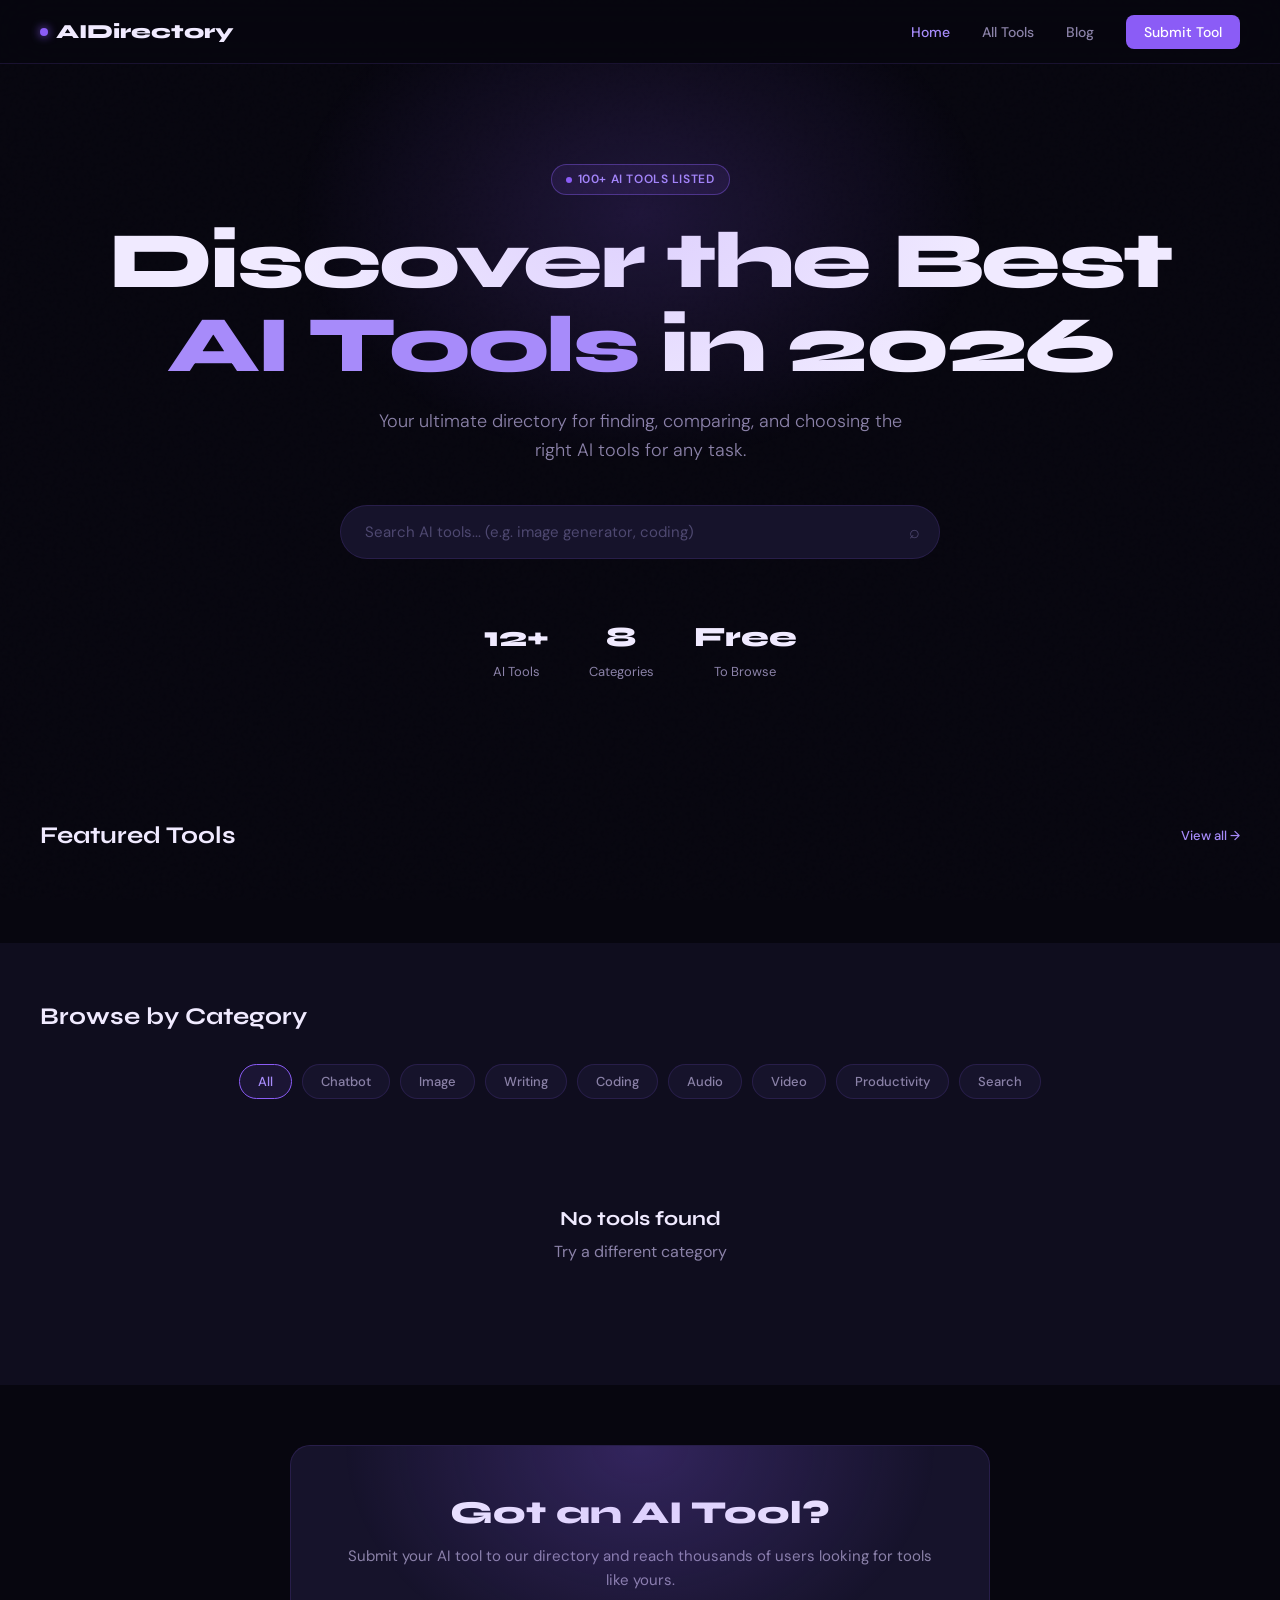
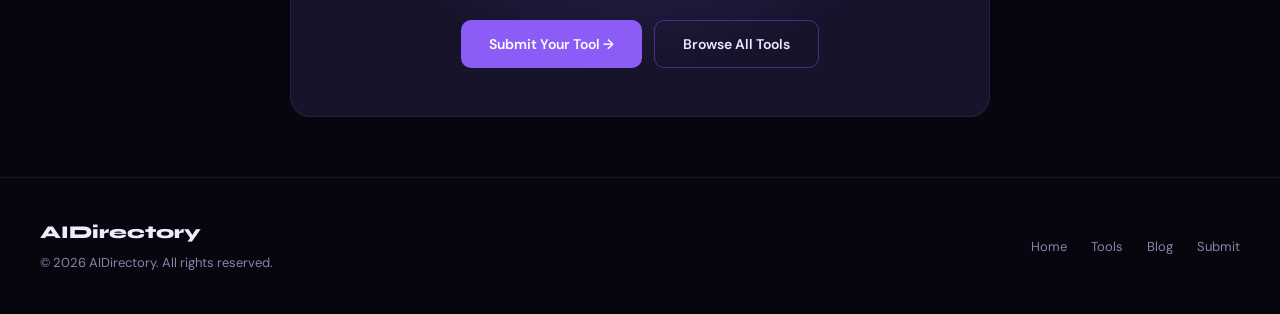
==== index.html @ ea8df38b "Add files via upload" ====
<!DOCTYPE html>
<html lang="en">
<head>
  <meta charset="UTF-8" />
  <meta name="viewport" content="width=device-width, initial-scale=1.0" />
  <title>AIDirectory — Discover the Best AI Tools</title>
  <meta name="description" content="Explore the largest directory of AI tools. Find the perfect AI tool for writing, coding, design, video, and more." />
  <link rel="stylesheet" href="style.css" />
</head>
<body>

  <!-- NAV -->
  <nav>
    <div class="nav-logo">
      <div class="dot"></div>
      AIDirectory
    </div>
    <ul class="nav-links">
      <li><a href="index.html" class="active">Home</a></li>
      <li><a href="tools.html">All Tools</a></li>
      <li><a href="blog.html">Blog</a></li>
      <li><a href="#submit" class="nav-cta">Submit Tool</a></li>
    </ul>
  </nav>

  <!-- HERO -->
  <div class="hero">
    <div class="hero-glow"></div>
    <div class="hero-tag">
      <div class="pulse"></div>
      100+ AI Tools Listed
    </div>
    <h1>Discover the Best<br><span>AI Tools</span> in 2026</h1>
    <p>Your ultimate directory for finding, comparing, and choosing the right AI tools for any task.</p>
    <div class="search-wrap">
      <input type="text" id="hero-search" placeholder="Search AI tools... (e.g. image generator, coding)" />
      <div class="search-icon">⌕</div>
    </div>
    <div class="stats-row">
      <div class="stat">
        <div class="stat-num" id="total-count">12</div>
        <div class="stat-label">AI Tools</div>
      </div>
      <div class="stat">
        <div class="stat-num">8</div>
        <div class="stat-label">Categories</div>
      </div>
      <div class="stat">
        <div class="stat-num">Free</div>
        <div class="stat-label">To Browse</div>
      </div>
    </div>
  </div>

  <!-- FEATURED TOOLS -->
  <section>
    <div class="section-header" style="max-width:1200px;margin:0 auto 32px;">
      <h2 class="section-title">Featured Tools</h2>
      <a href="tools.html" class="section-link">View all →</a>
    </div>

    <div class="tools-grid" id="featured-grid"></div>
  </section>

  <!-- BROWSE BY CATEGORY -->
  <section style="background: var(--bg2); padding: 60px 40px;">
    <div style="max-width:1200px; margin: 0 auto;">
      <div class="section-header">
        <h2 class="section-title">Browse by Category</h2>
      </div>
      <div class="categories" id="category-filter">
        <button class="cat-btn active" data-cat="All">All</button>
        <button class="cat-btn" data-cat="Chatbot">Chatbot</button>
        <button class="cat-btn" data-cat="Image Generation">Image</button>
        <button class="cat-btn" data-cat="Writing">Writing</button>
        <button class="cat-btn" data-cat="Coding">Coding</button>
        <button class="cat-btn" data-cat="Audio">Audio</button>
        <button class="cat-btn" data-cat="Video">Video</button>
        <button class="cat-btn" data-cat="Productivity">Productivity</button>
        <button class="cat-btn" data-cat="Search">Search</button>
      </div>
      <div class="tools-grid" id="all-grid"></div>
    </div>
  </section>

  <!-- SUBMIT BANNER -->
  <section id="submit">
    <div class="submit-banner">
      <h2>Got an AI Tool?</h2>
      <p>Submit your AI tool to our directory and reach thousands of users looking for tools like yours.</p>
      <div style="display:flex; gap:12px; justify-content:center; flex-wrap:wrap;">
        <a href="mailto:submit@aidirectory.com" class="btn btn-primary">Submit Your Tool →</a>
        <a href="tools.html" class="btn btn-outline">Browse All Tools</a>
      </div>
    </div>
  </section>

  <!-- FOOTER -->
  <footer>
    <div class="footer-left">
      <div class="logo">AIDirectory</div>
      <p>© 2026 AIDirectory. All rights reserved.</p>
    </div>
    <ul class="footer-links">
      <li><a href="index.html">Home</a></li>
      <li><a href="tools.html">Tools</a></li>
      <li><a href="blog.html">Blog</a></li>
      <li><a href="#submit">Submit</a></li>
    </ul>
  </footer>

  <script src="app.js"></script>
  <script>
    document.addEventListener('DOMContentLoaded', () => {
      loadFeaturedTools();
      loadAllTools('All');
      setupCategoryFilter();
      setupHeroSearch();
    });

    function loadFeaturedTools() {
      const grid = document.getElementById('featured-grid');
      const featured = tools.filter(t => t.featured);
      grid.innerHTML = featured.map((t, i) => createCard(t, i)).join('');
    }

    function loadAllTools(category) {
      const grid = document.getElementById('all-grid');
      const filtered = category === 'All' ? tools : tools.filter(t => t.category === category);
      grid.innerHTML = filtered.length
        ? filtered.map((t, i) => createCard(t, i)).join('')
        : `<div class="no-results"><h3>No tools found</h3><p>Try a different category</p></div>`;
    }

    function setupCategoryFilter() {
      document.querySelectorAll('.cat-btn').forEach(btn => {
        btn.addEventListener('click', () => {
          document.querySelectorAll('.cat-btn').forEach(b => b.classList.remove('active'));
          btn.classList.add('active');
          loadAllTools(btn.dataset.cat);
        });
      });
    }

    function setupHeroSearch() {
      document.getElementById('hero-search').addEventListener('input', e => {
        const q = e.target.value.toLowerCase();
        const grid = document.getElementById('all-grid');
        document.querySelectorAll('.cat-btn').forEach(b => b.classList.remove('active'));
        document.querySelector('.cat-btn[data-cat="All"]').classList.add('active');
        if (!q) { loadAllTools('All'); return; }
        const filtered = tools.filter(t =>
          t.name.toLowerCase().includes(q) ||
          t.tagline.toLowerCase().includes(q) ||
          t.tags.some(tag => tag.includes(q)) ||
          t.category.toLowerCase().includes(q)
        );
        grid.innerHTML = filtered.length
          ? filtered.map((t, i) => createCard(t, i)).join('')
          : `<div class="no-results"><h3>No results for "${e.target.value}"</h3><p>Try a different search term</p></div>`;
      });
    }
  </script>
</body>
</html>
---- style.css ----
@import url('https://fonts.googleapis.com/css2?family=Syne:wght@400;500;600;700;800&family=DM+Sans:wght@300;400;500&display=swap');

:root {
  --bg: #07060f;
  --bg2: #0f0d1e;
  --bg3: #16132b;
  --card: #130f24;
  --card-hover: #1a1535;
  --border: rgba(139, 92, 246, 0.15);
  --border-hover: rgba(139, 92, 246, 0.4);
  --purple: #8b5cf6;
  --purple-light: #a78bfa;
  --purple-dim: rgba(139, 92, 246, 0.1);
  --purple-glow: rgba(139, 92, 246, 0.25);
  --text: #f0eaff;
  --text-muted: #8b82a8;
  --text-dim: #4e4870;
  --green: #10b981;
  --amber: #f59e0b;
  --red: #ef4444;
  --radius: 12px;
  --radius-lg: 20px;
}

* { margin: 0; padding: 0; box-sizing: border-box; }

html { scroll-behavior: smooth; }

body {
  font-family: 'DM Sans', sans-serif;
  background: var(--bg);
  color: var(--text);
  min-height: 100vh;
  line-height: 1.6;
  overflow-x: hidden;
}

h1, h2, h3, h4 {
  font-family: 'Syne', sans-serif;
  line-height: 1.2;
}

a { text-decoration: none; color: inherit; }

/* ── NOISE TEXTURE OVERLAY ── */
body::before {
  content: '';
  position: fixed;
  inset: 0;
  background-image: url("data:image/svg+xml,%3Csvg viewBox='0 0 256 256' xmlns='http://www.w3.org/2000/svg'%3E%3Cfilter id='noise'%3E%3CfeTurbulence type='fractalNoise' baseFrequency='0.9' numOctaves='4' stitchTiles='stitch'/%3E%3C/filter%3E%3Crect width='100%25' height='100%25' filter='url(%23noise)' opacity='0.04'/%3E%3C/svg%3E");
  pointer-events: none;
  z-index: 0;
  opacity: 0.4;
}

/* ── NAV ── */
nav {
  position: sticky;
  top: 0;
  z-index: 100;
  background: rgba(7, 6, 15, 0.85);
  backdrop-filter: blur(20px);
  border-bottom: 1px solid var(--border);
  padding: 0 40px;
  height: 64px;
  display: flex;
  align-items: center;
  justify-content: space-between;
}

.nav-logo {
  font-family: 'Syne', sans-serif;
  font-size: 20px;
  font-weight: 800;
  display: flex;
  align-items: center;
  gap: 8px;
}

.nav-logo .dot {
  width: 8px;
  height: 8px;
  background: var(--purple);
  border-radius: 50%;
  box-shadow: 0 0 10px var(--purple);
}

.nav-links {
  display: flex;
  align-items: center;
  gap: 32px;
  list-style: none;
}

.nav-links a {
  font-size: 14px;
  color: var(--text-muted);
  transition: color 0.2s;
  font-weight: 500;
}

.nav-links a:hover { color: var(--text); }
.nav-links a.active { color: var(--purple-light); }

.nav-cta {
  background: var(--purple);
  color: white !important;
  padding: 8px 18px;
  border-radius: 8px;
  font-size: 13px;
  font-weight: 600;
  transition: opacity 0.2s, transform 0.2s;
}

.nav-cta:hover { opacity: 0.85; transform: translateY(-1px); }

/* ── HERO ── */
.hero {
  position: relative;
  padding: 100px 40px 80px;
  text-align: center;
  overflow: hidden;
}

.hero-glow {
  position: absolute;
  top: -100px;
  left: 50%;
  transform: translateX(-50%);
  width: 700px;
  height: 500px;
  background: radial-gradient(ellipse, rgba(139, 92, 246, 0.18) 0%, transparent 70%);
  pointer-events: none;
}

.hero-tag {
  display: inline-flex;
  align-items: center;
  gap: 6px;
  background: var(--purple-dim);
  border: 1px solid var(--border-hover);
  color: var(--purple-light);
  font-size: 12px;
  font-weight: 600;
  padding: 5px 14px;
  border-radius: 100px;
  margin-bottom: 24px;
  letter-spacing: 0.05em;
  text-transform: uppercase;
}

.hero-tag .pulse {
  width: 6px;
  height: 6px;
  background: var(--purple);
  border-radius: 50%;
  animation: pulse 2s infinite;
}

@keyframes pulse {
  0%, 100% { opacity: 1; box-shadow: 0 0 0 0 var(--purple-glow); }
  50% { opacity: 0.7; box-shadow: 0 0 0 6px transparent; }
}

.hero h1 {
  font-size: clamp(42px, 7vw, 80px);
  font-weight: 800;
  letter-spacing: -0.03em;
  margin-bottom: 20px;
  line-height: 1.05;
}

.hero h1 span {
  color: var(--purple-light);
  position: relative;
}

.hero p {
  font-size: 18px;
  color: var(--text-muted);
  max-width: 540px;
  margin: 0 auto 40px;
  font-weight: 300;
}

/* ── SEARCH ── */
.search-wrap {
  max-width: 600px;
  margin: 0 auto;
  position: relative;
}

.search-wrap input {
  width: 100%;
  padding: 16px 56px 16px 24px;
  background: var(--bg3);
  border: 1px solid var(--border);
  border-radius: 100px;
  color: var(--text);
  font-size: 15px;
  font-family: 'DM Sans', sans-serif;
  outline: none;
  transition: border-color 0.2s, box-shadow 0.2s;
}

.search-wrap input:focus {
  border-color: var(--purple);
  box-shadow: 0 0 0 4px var(--purple-dim);
}

.search-wrap input::placeholder { color: var(--text-dim); }

.search-icon {
  position: absolute;
  right: 20px;
  top: 50%;
  transform: translateY(-50%);
  color: var(--text-dim);
  font-size: 18px;
  pointer-events: none;
}

.stats-row {
  display: flex;
  justify-content: center;
  gap: 40px;
  margin-top: 56px;
}

.stat { text-align: center; }
.stat-num {
  font-family: 'Syne', sans-serif;
  font-size: 28px;
  font-weight: 800;
  color: var(--text);
}
.stat-label { font-size: 13px; color: var(--text-muted); margin-top: 2px; }

/* ── SECTION ── */
section { padding: 60px 40px; position: relative; z-index: 1; }
.section-header {
  display: flex;
  align-items: center;
  justify-content: space-between;
  margin-bottom: 32px;
}
.section-title {
  font-size: 24px;
  font-weight: 700;
}
.section-link {
  font-size: 13px;
  color: var(--purple-light);
  font-weight: 500;
  transition: opacity 0.2s;
}
.section-link:hover { opacity: 0.7; }

/* ── CATEGORIES ── */
.categories {
  display: flex;
  flex-wrap: wrap;
  gap: 10px;
  margin-bottom: 48px;
  justify-content: center;
}

.cat-btn {
  padding: 8px 18px;
  background: var(--bg3);
  border: 1px solid var(--border);
  border-radius: 100px;
  color: var(--text-muted);
  font-size: 13px;
  font-weight: 500;
  cursor: pointer;
  transition: all 0.2s;
  font-family: 'DM Sans', sans-serif;
}

.cat-btn:hover, .cat-btn.active {
  background: var(--purple-dim);
  border-color: var(--purple);
  color: var(--purple-light);
}

/* ── TOOL CARDS GRID ── */
.tools-grid {
  display: grid;
  grid-template-columns: repeat(auto-fill, minmax(280px, 1fr));
  gap: 16px;
  max-width: 1200px;
  margin: 0 auto;
}

.tool-card {
  background: var(--card);
  border: 1px solid var(--border);
  border-radius: var(--radius-lg);
  padding: 24px;
  cursor: pointer;
  transition: all 0.25s;
  position: relative;
  overflow: hidden;
  display: flex;
  flex-direction: column;
  gap: 12px;
}

.tool-card::before {
  content: '';
  position: absolute;
  inset: 0;
  background: radial-gradient(circle at top left, var(--purple-dim), transparent 60%);
  opacity: 0;
  transition: opacity 0.3s;
}

.tool-card:hover {
  border-color: var(--border-hover);
  background: var(--card-hover);
  transform: translateY(-3px);
}

.tool-card:hover::before { opacity: 1; }

.card-top {
  display: flex;
  align-items: flex-start;
  justify-content: space-between;
  gap: 12px;
}

.tool-logo {
  width: 48px;
  height: 48px;
  border-radius: 12px;
  background: var(--bg3);
  border: 1px solid var(--border);
  display: flex;
  align-items: center;
  justify-content: center;
  font-size: 22px;
  font-weight: 800;
  font-family: 'Syne', sans-serif;
  color: var(--purple-light);
  flex-shrink: 0;
  overflow: hidden;
}

.tool-logo img {
  width: 100%;
  height: 100%;
  object-fit: contain;
  padding: 6px;
}

.pricing-badge {
  font-size: 11px;
  font-weight: 600;
  padding: 4px 10px;
  border-radius: 100px;
  letter-spacing: 0.03em;
}

.pricing-badge.Free { background: rgba(16,185,129,0.15); color: #10b981; border: 1px solid rgba(16,185,129,0.3); }
.pricing-badge.Paid { background: rgba(239,68,68,0.1); color: #f87171; border: 1px solid rgba(239,68,68,0.2); }
.pricing-badge.Freemium { background: rgba(245,158,11,0.1); color: #fbbf24; border: 1px solid rgba(245,158,11,0.2); }

.tool-name {
  font-family: 'Syne', sans-serif;
  font-size: 17px;
  font-weight: 700;
}

.tool-tagline {
  font-size: 13px;
  color: var(--text-muted);
  line-height: 1.5;
}

.card-footer {
  display: flex;
  align-items: center;
  justify-content: space-between;
  margin-top: auto;
  padding-top: 12px;
  border-top: 1px solid var(--border);
}

.tool-category {
  font-size: 11px;
  color: var(--purple-light);
  background: var(--purple-dim);
  padding: 3px 10px;
  border-radius: 100px;
  font-weight: 600;
}

.tool-rating {
  font-size: 13px;
  color: var(--text-muted);
  display: flex;
  align-items: center;
  gap: 4px;
}

.tool-rating .star { color: #fbbf24; }

/* ── FEATURED BADGE ── */
.featured-badge {
  position: absolute;
  top: 16px;
  right: 16px;
  font-size: 10px;
  font-weight: 700;
  background: var(--purple);
  color: white;
  padding: 3px 8px;
  border-radius: 100px;
  letter-spacing: 0.05em;
  text-transform: uppercase;
}

/* ── SUBMIT TOOL BANNER ── */
.submit-banner {
  background: var(--bg3);
  border: 1px solid var(--border);
  border-radius: var(--radius-lg);
  padding: 48px;
  text-align: center;
  max-width: 700px;
  margin: 0 auto;
  position: relative;
  overflow: hidden;
}

.submit-banner::before {
  content: '';
  position: absolute;
  inset: 0;
  background: radial-gradient(ellipse at 50% 0%, var(--purple-glow), transparent 60%);
  pointer-events: none;
}

.submit-banner h2 {
  font-size: 32px;
  font-weight: 800;
  margin-bottom: 12px;
}

.submit-banner p {
  color: var(--text-muted);
  margin-bottom: 28px;
  font-size: 15px;
}

.btn {
  display: inline-flex;
  align-items: center;
  gap: 8px;
  padding: 12px 28px;
  border-radius: 10px;
  font-family: 'DM Sans', sans-serif;
  font-size: 14px;
  font-weight: 600;
  cursor: pointer;
  transition: all 0.2s;
  border: none;
}

.btn-primary {
  background: var(--purple);
  color: white;
}

.btn-primary:hover {
  background: #7c3aed;
  transform: translateY(-2px);
}

.btn-outline {
  background: transparent;
  border: 1px solid var(--border-hover);
  color: var(--text);
}

.btn-outline:hover {
  background: var(--purple-dim);
  border-color: var(--purple);
}

/* ── FOOTER ── */
footer {
  border-top: 1px solid var(--border);
  padding: 40px;
  display: flex;
  align-items: center;
  justify-content: space-between;
  position: relative;
  z-index: 1;
}

.footer-left .logo {
  font-family: 'Syne', sans-serif;
  font-size: 18px;
  font-weight: 800;
  margin-bottom: 6px;
}

.footer-left p {
  font-size: 13px;
  color: var(--text-muted);
}

.footer-links {
  display: flex;
  gap: 24px;
  list-style: none;
}

.footer-links a {
  font-size: 13px;
  color: var(--text-muted);
  transition: color 0.2s;
}

.footer-links a:hover { color: var(--purple-light); }

/* ── NO RESULTS ── */
.no-results {
  text-align: center;
  padding: 60px 20px;
  color: var(--text-muted);
  grid-column: 1/-1;
}

.no-results h3 {
  font-size: 20px;
  margin-bottom: 8px;
  color: var(--text);
}

/* ── RESPONSIVE ── */
@media (max-width: 768px) {
  nav { padding: 0 20px; }
  .nav-links { display: none; }
  .hero { padding: 60px 20px 50px; }
  section { padding: 40px 20px; }
  .stats-row { gap: 24px; }
  .stat-num { font-size: 22px; }
  footer { flex-direction: column; gap: 20px; text-align: center; padding: 30px 20px; }
  .submit-banner { padding: 32px 20px; }
}

/* ── ANIMATIONS ── */
@keyframes fadeUp {
  from { opacity: 0; transform: translateY(20px); }
  to { opacity: 1; transform: translateY(0); }
}

.fade-up {
  animation: fadeUp 0.5s ease forwards;
  opacity: 0;
}

.fade-up:nth-child(1) { animation-delay: 0.05s; }
.fade-up:nth-child(2) { animation-delay: 0.1s; }
.fade-up:nth-child(3) { animation-delay: 0.15s; }
.fade-up:nth-child(4) { animation-delay: 0.2s; }
.fade-up:nth-child(5) { animation-delay: 0.25s; }
.fade-up:nth-child(6) { animation-delay: 0.3s; }
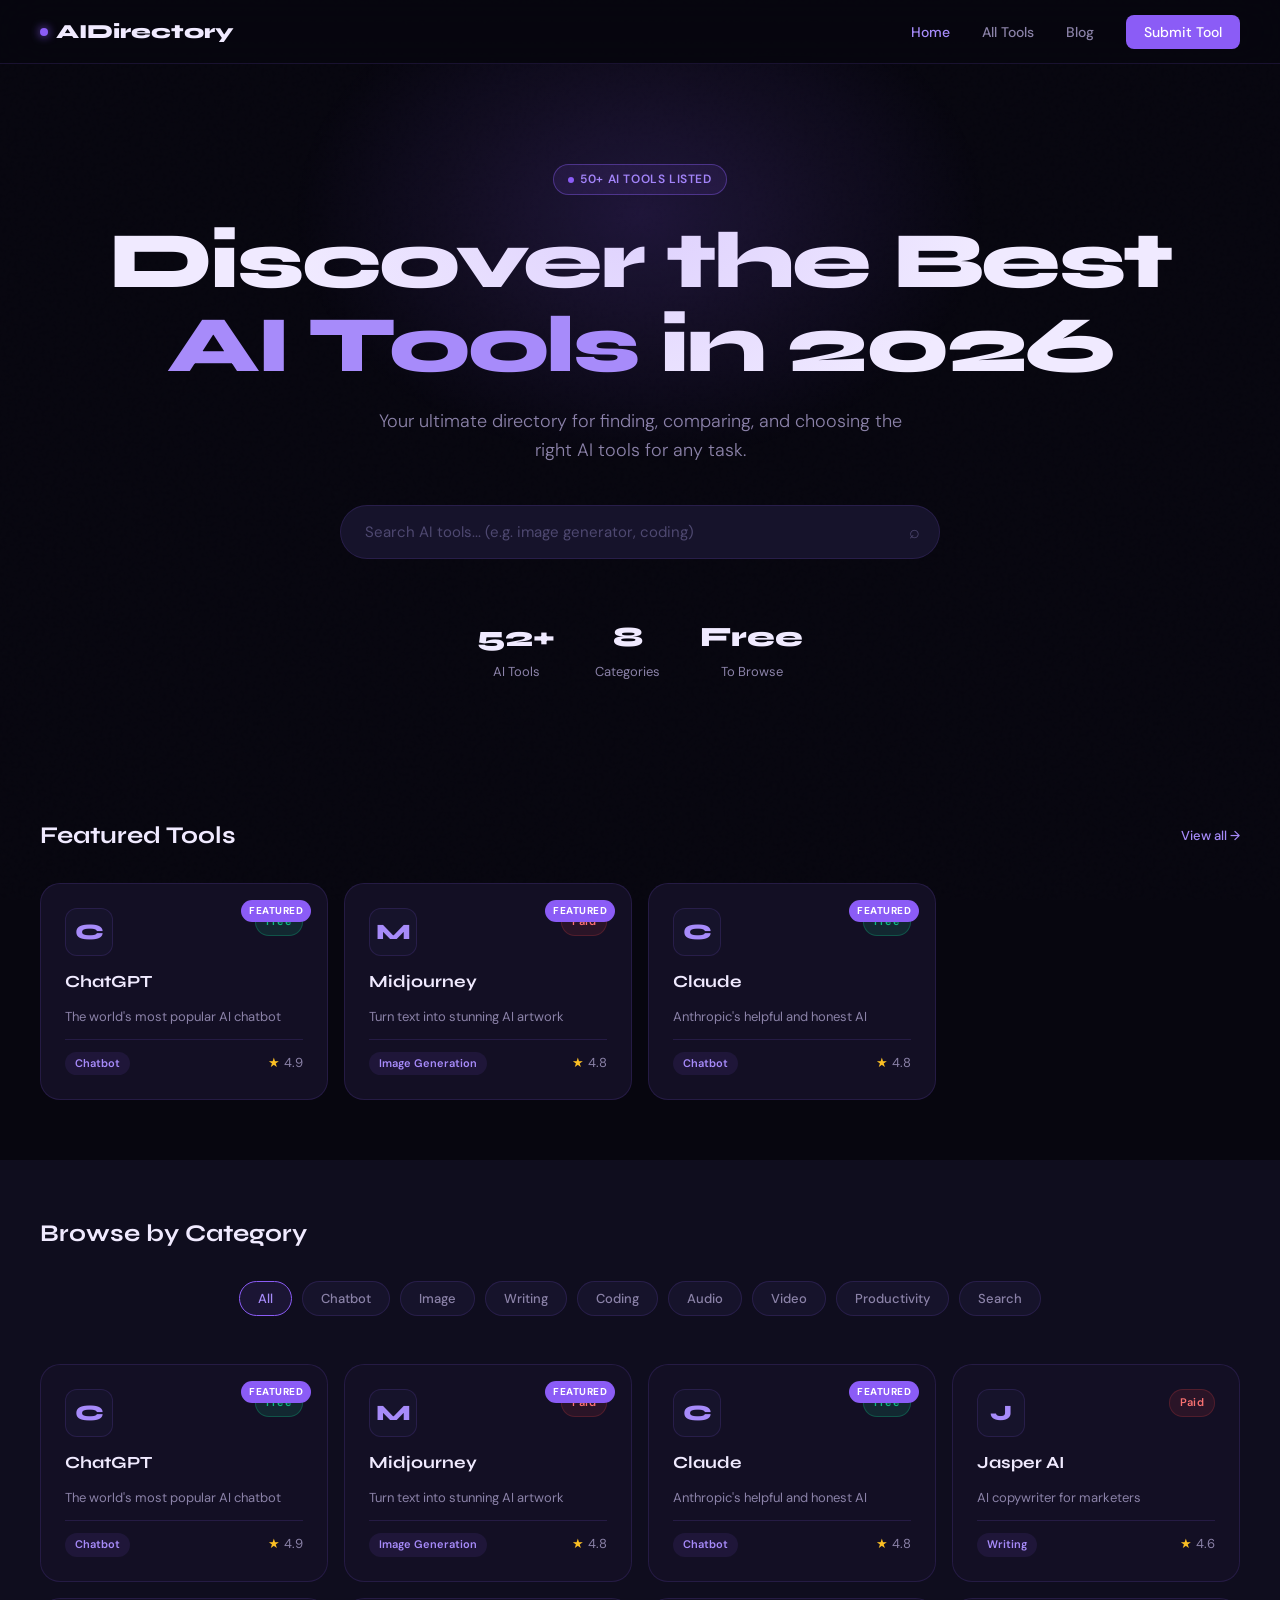
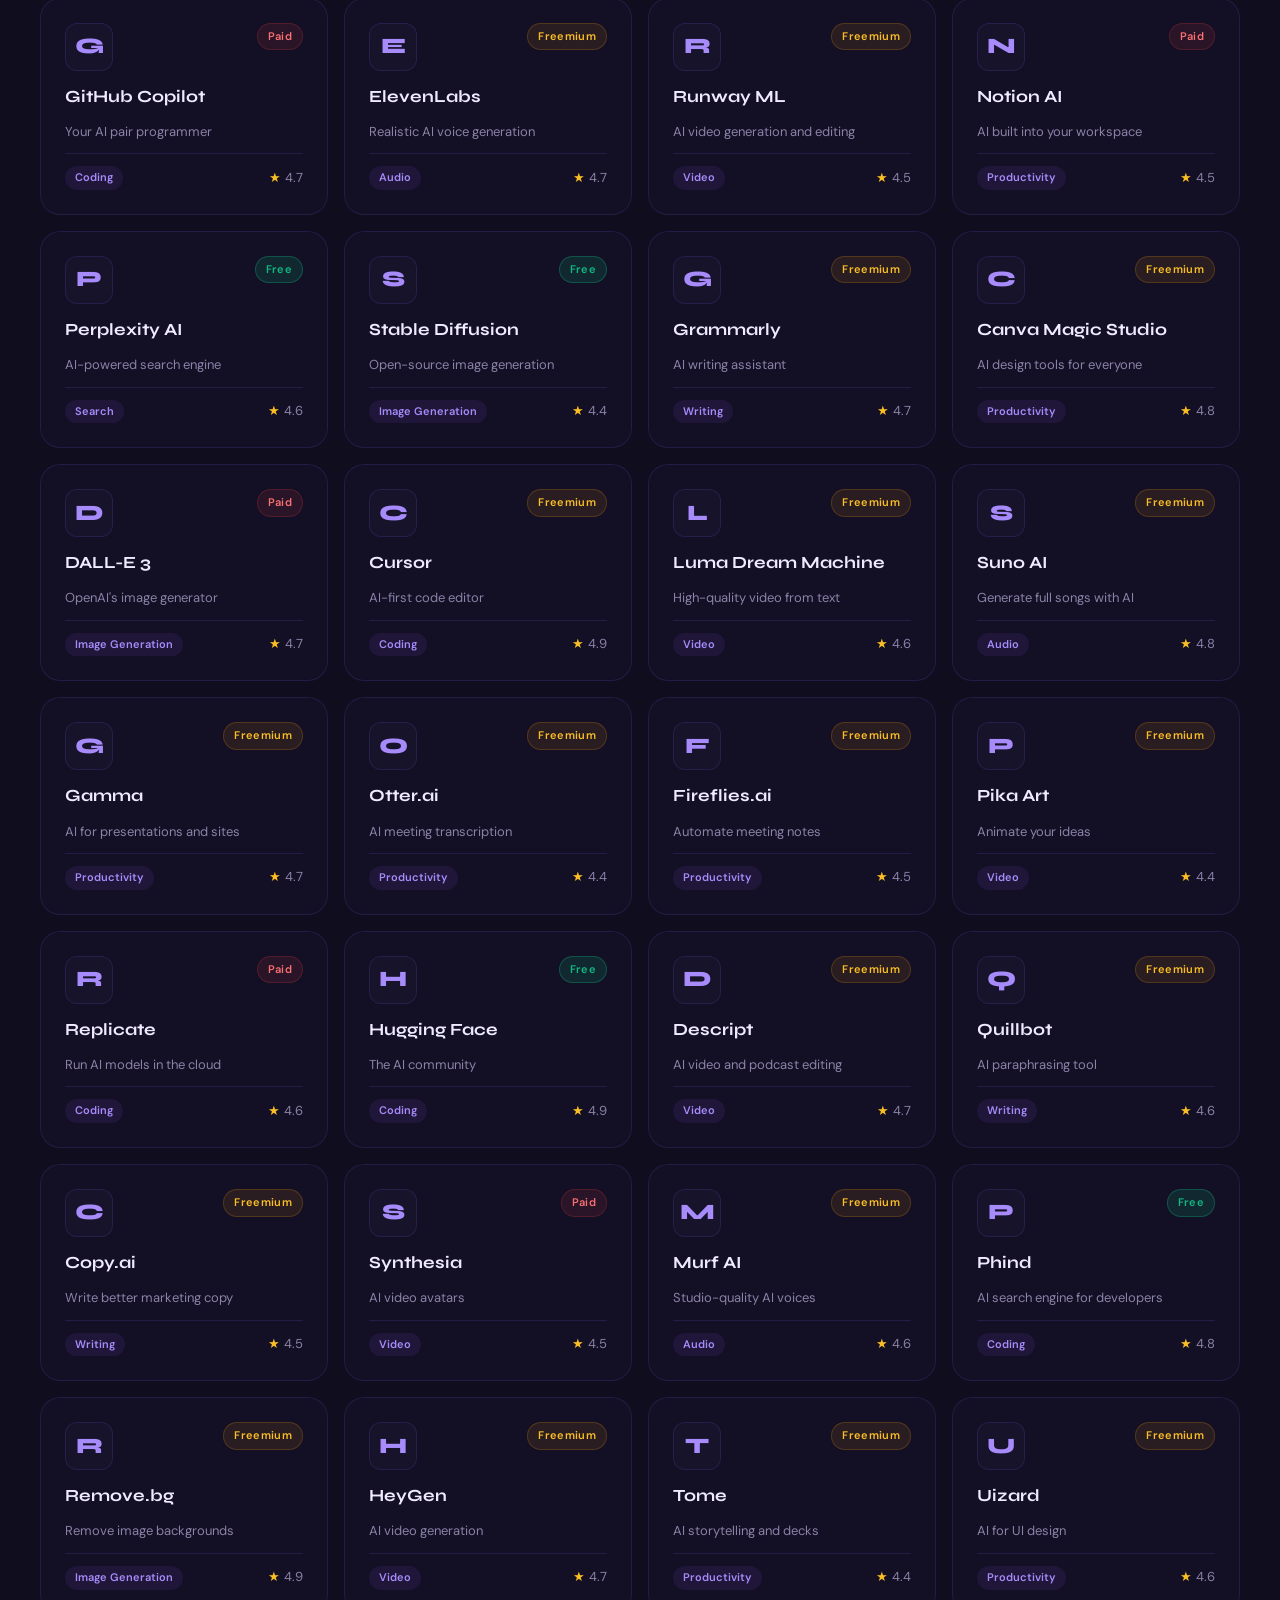
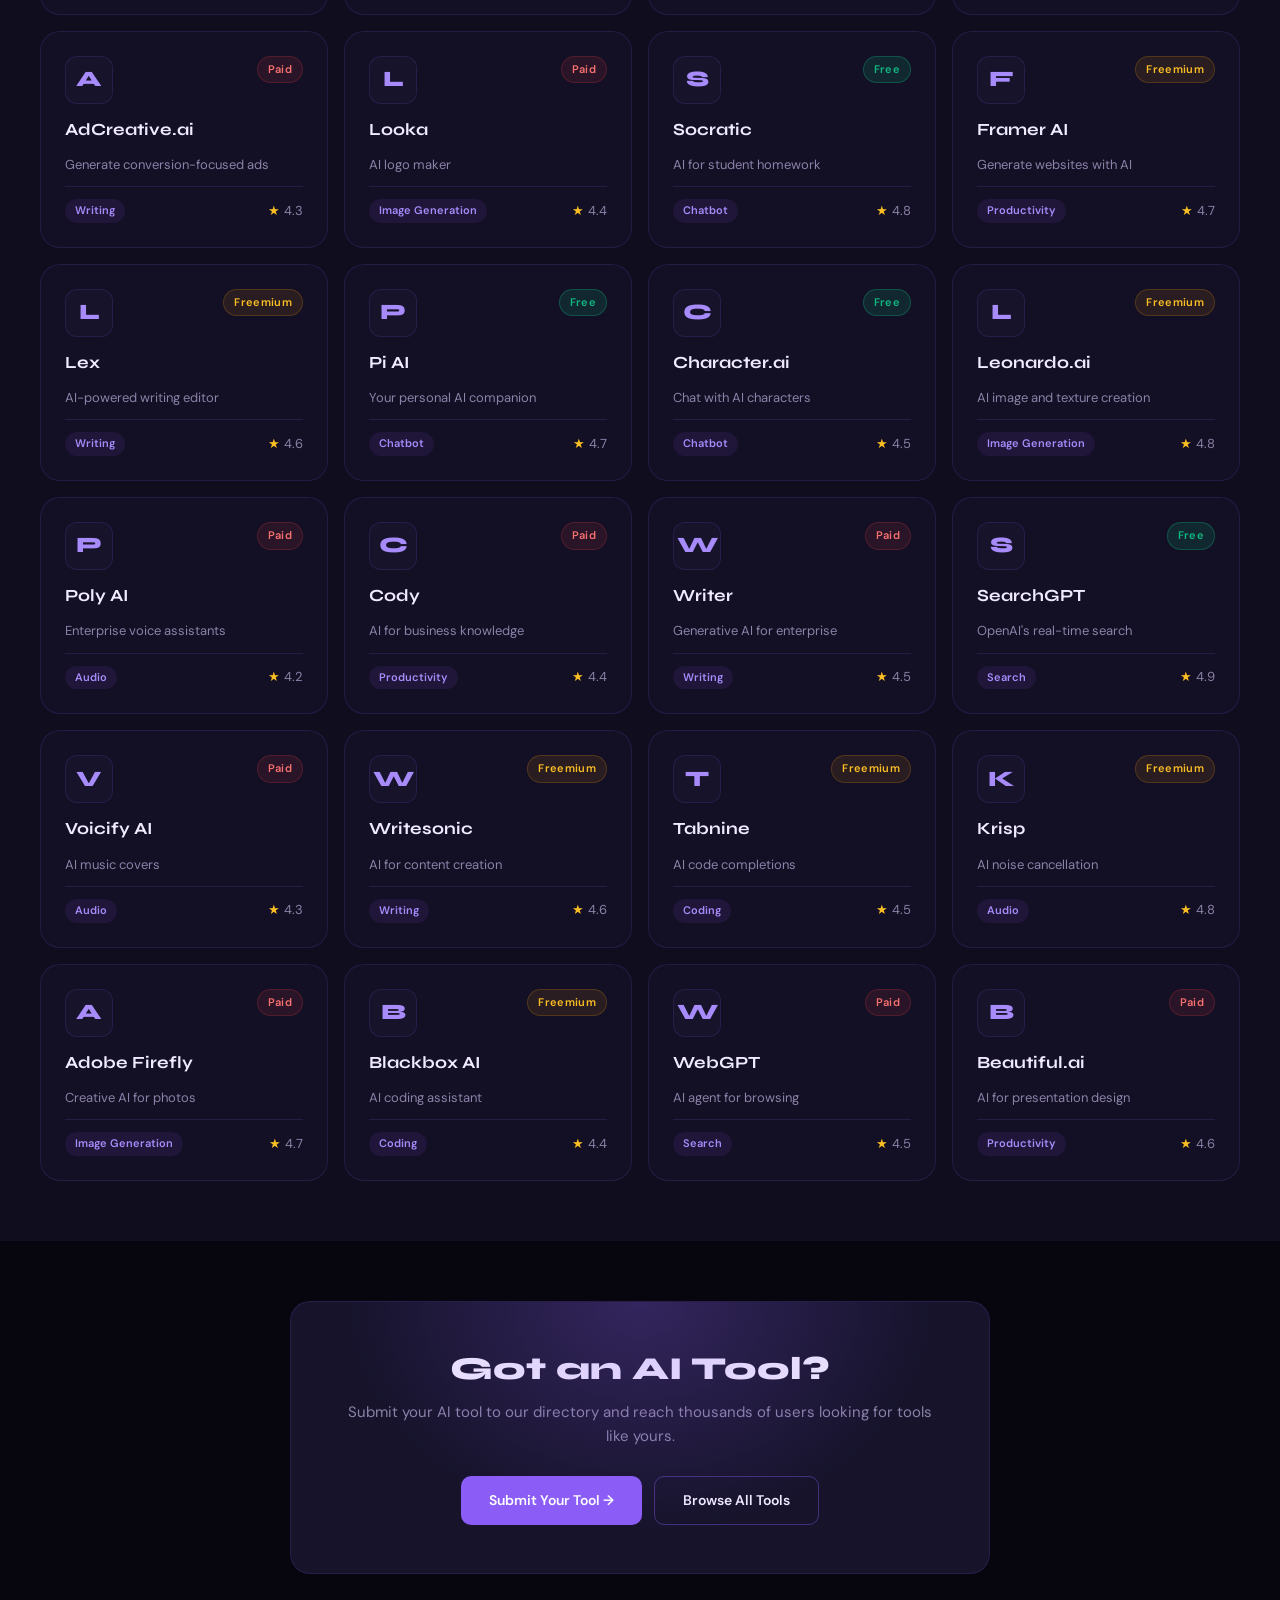
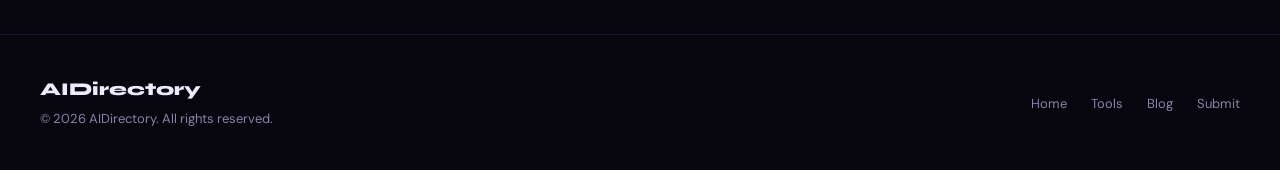
==== commit a71203ca: "Update index.html" ====
--- a/index.html
+++ b/index.html
@@ -28,7 +28,7 @@
     <div class="hero-glow"></div>
     <div class="hero-tag">
       <div class="pulse"></div>
-      100+ AI Tools Listed
+      50+ AI Tools Listed
     </div>
     <h1>Discover the Best<br><span>AI Tools</span> in 2026</h1>
     <p>Your ultimate directory for finding, comparing, and choosing the right AI tools for any task.</p>
@@ -38,7 +38,7 @@
     </div>
     <div class="stats-row">
       <div class="stat">
-        <div class="stat-num" id="total-count">12</div>
+        <div class="stat-num" id="total-count">0</div>
         <div class="stat-label">AI Tools</div>
       </div>
       <div class="stat">
@@ -111,7 +111,12 @@
 
   <script src="app.js"></script>
   <script>
-    document.addEventListener('DOMContentLoaded', () => {
+    // Using async/await to prevent the "No tools found" race condition
+    document.addEventListener('DOMContentLoaded', async () => {
+      // 1. Wait for the data to actually load from tools.json
+      await loadTools(); 
+      
+      // 2. Now that 'tools' array is ready, render the page[cite: 3]
       loadFeaturedTools();
       loadAllTools('All');
       setupCategoryFilter();
@@ -120,6 +125,7 @@
 
     function loadFeaturedTools() {
       const grid = document.getElementById('featured-grid');
+      // Filters for tools marked as featured in tools.json[cite: 3, 7]
       const featured = tools.filter(t => t.featured);
       grid.innerHTML = featured.map((t, i) => createCard(t, i)).join('');
     }
@@ -146,15 +152,23 @@
       document.getElementById('hero-search').addEventListener('input', e => {
         const q = e.target.value.toLowerCase();
         const grid = document.getElementById('all-grid');
+        
+        // Reset category buttons when searching[cite: 3]
         document.querySelectorAll('.cat-btn').forEach(b => b.classList.remove('active'));
         document.querySelector('.cat-btn[data-cat="All"]').classList.add('active');
-        if (!q) { loadAllTools('All'); return; }
+        
+        if (!q) { 
+          loadAllTools('All'); 
+          return; 
+        }
+        
         const filtered = tools.filter(t =>
           t.name.toLowerCase().includes(q) ||
           t.tagline.toLowerCase().includes(q) ||
           t.tags.some(tag => tag.includes(q)) ||
           t.category.toLowerCase().includes(q)
         );
+        
         grid.innerHTML = filtered.length
           ? filtered.map((t, i) => createCard(t, i)).join('')
           : `<div class="no-results"><h3>No results for "${e.target.value}"</h3><p>Try a different search term</p></div>`;
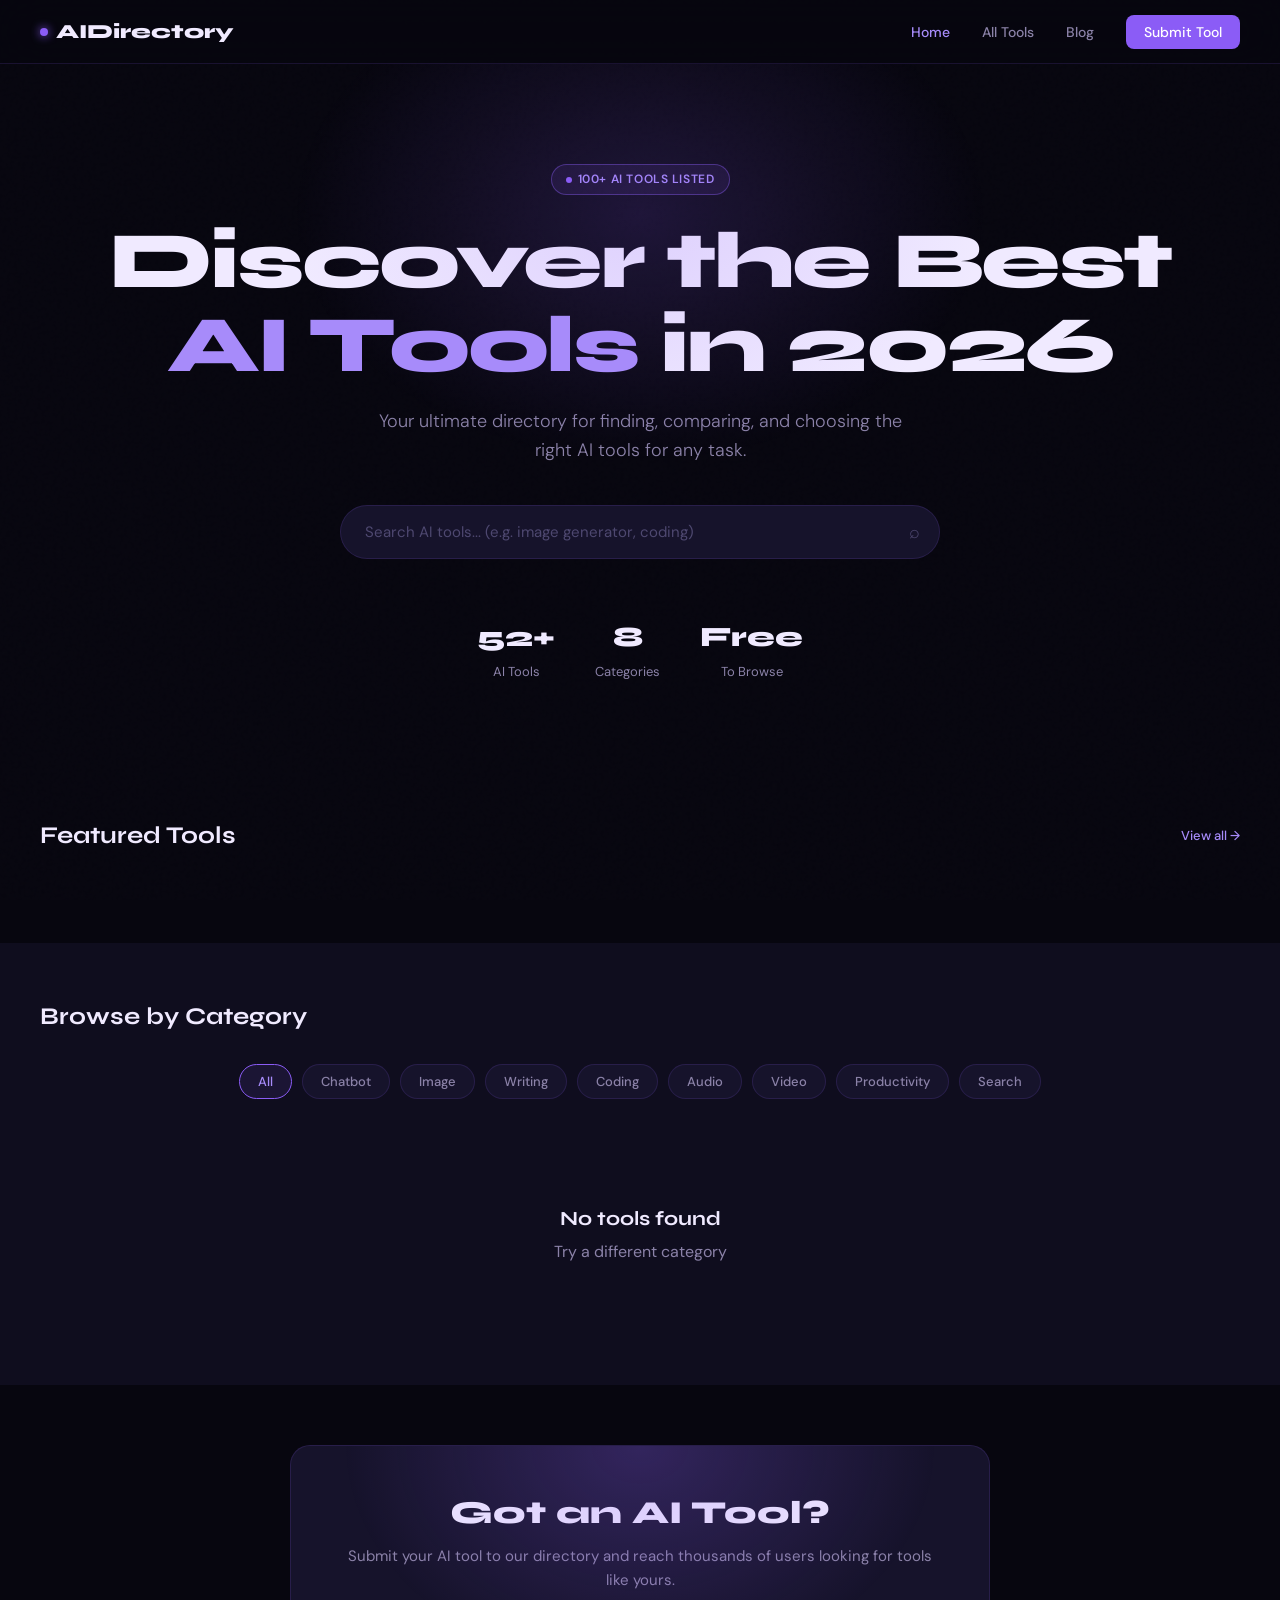
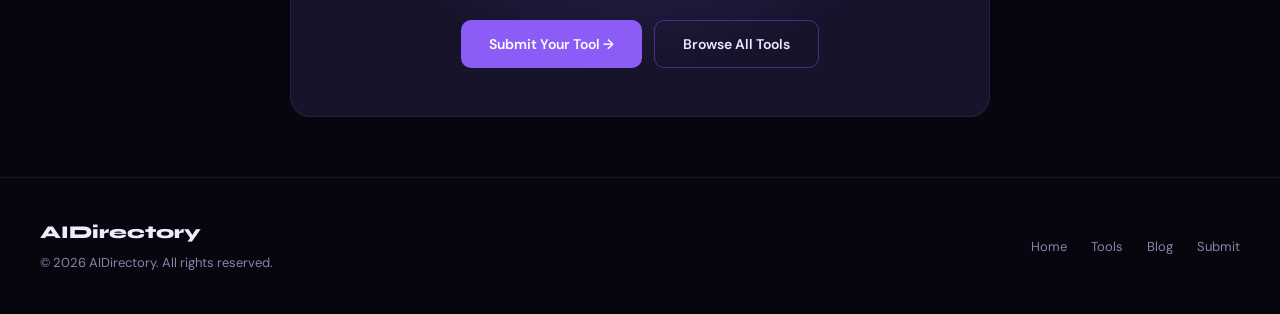
==== commit 8b74f205: "Add files via upload" ====
--- a/index.html
+++ b/index.html
@@ -28,7 +28,7 @@
     <div class="hero-glow"></div>
     <div class="hero-tag">
       <div class="pulse"></div>
-      50+ AI Tools Listed
+      100+ AI Tools Listed
     </div>
     <h1>Discover the Best<br><span>AI Tools</span> in 2026</h1>
     <p>Your ultimate directory for finding, comparing, and choosing the right AI tools for any task.</p>
@@ -38,7 +38,7 @@
     </div>
     <div class="stats-row">
       <div class="stat">
-        <div class="stat-num" id="total-count">0</div>
+        <div class="stat-num" id="total-count">12</div>
         <div class="stat-label">AI Tools</div>
       </div>
       <div class="stat">
@@ -111,12 +111,7 @@
 
   <script src="app.js"></script>
   <script>
-    // Using async/await to prevent the "No tools found" race condition
-    document.addEventListener('DOMContentLoaded', async () => {
-      // 1. Wait for the data to actually load from tools.json
-      await loadTools(); 
-      
-      // 2. Now that 'tools' array is ready, render the page[cite: 3]
+    document.addEventListener('DOMContentLoaded', () => {
       loadFeaturedTools();
       loadAllTools('All');
       setupCategoryFilter();
@@ -125,7 +120,6 @@
 
     function loadFeaturedTools() {
       const grid = document.getElementById('featured-grid');
-      // Filters for tools marked as featured in tools.json[cite: 3, 7]
       const featured = tools.filter(t => t.featured);
       grid.innerHTML = featured.map((t, i) => createCard(t, i)).join('');
     }
@@ -152,23 +146,15 @@
       document.getElementById('hero-search').addEventListener('input', e => {
         const q = e.target.value.toLowerCase();
         const grid = document.getElementById('all-grid');
-        
-        // Reset category buttons when searching[cite: 3]
         document.querySelectorAll('.cat-btn').forEach(b => b.classList.remove('active'));
         document.querySelector('.cat-btn[data-cat="All"]').classList.add('active');
-        
-        if (!q) { 
-          loadAllTools('All'); 
-          return; 
-        }
-        
+        if (!q) { loadAllTools('All'); return; }
         const filtered = tools.filter(t =>
           t.name.toLowerCase().includes(q) ||
           t.tagline.toLowerCase().includes(q) ||
           t.tags.some(tag => tag.includes(q)) ||
           t.category.toLowerCase().includes(q)
         );
-        
         grid.innerHTML = filtered.length
           ? filtered.map((t, i) => createCard(t, i)).join('')
           : `<div class="no-results"><h3>No results for "${e.target.value}"</h3><p>Try a different search term</p></div>`;
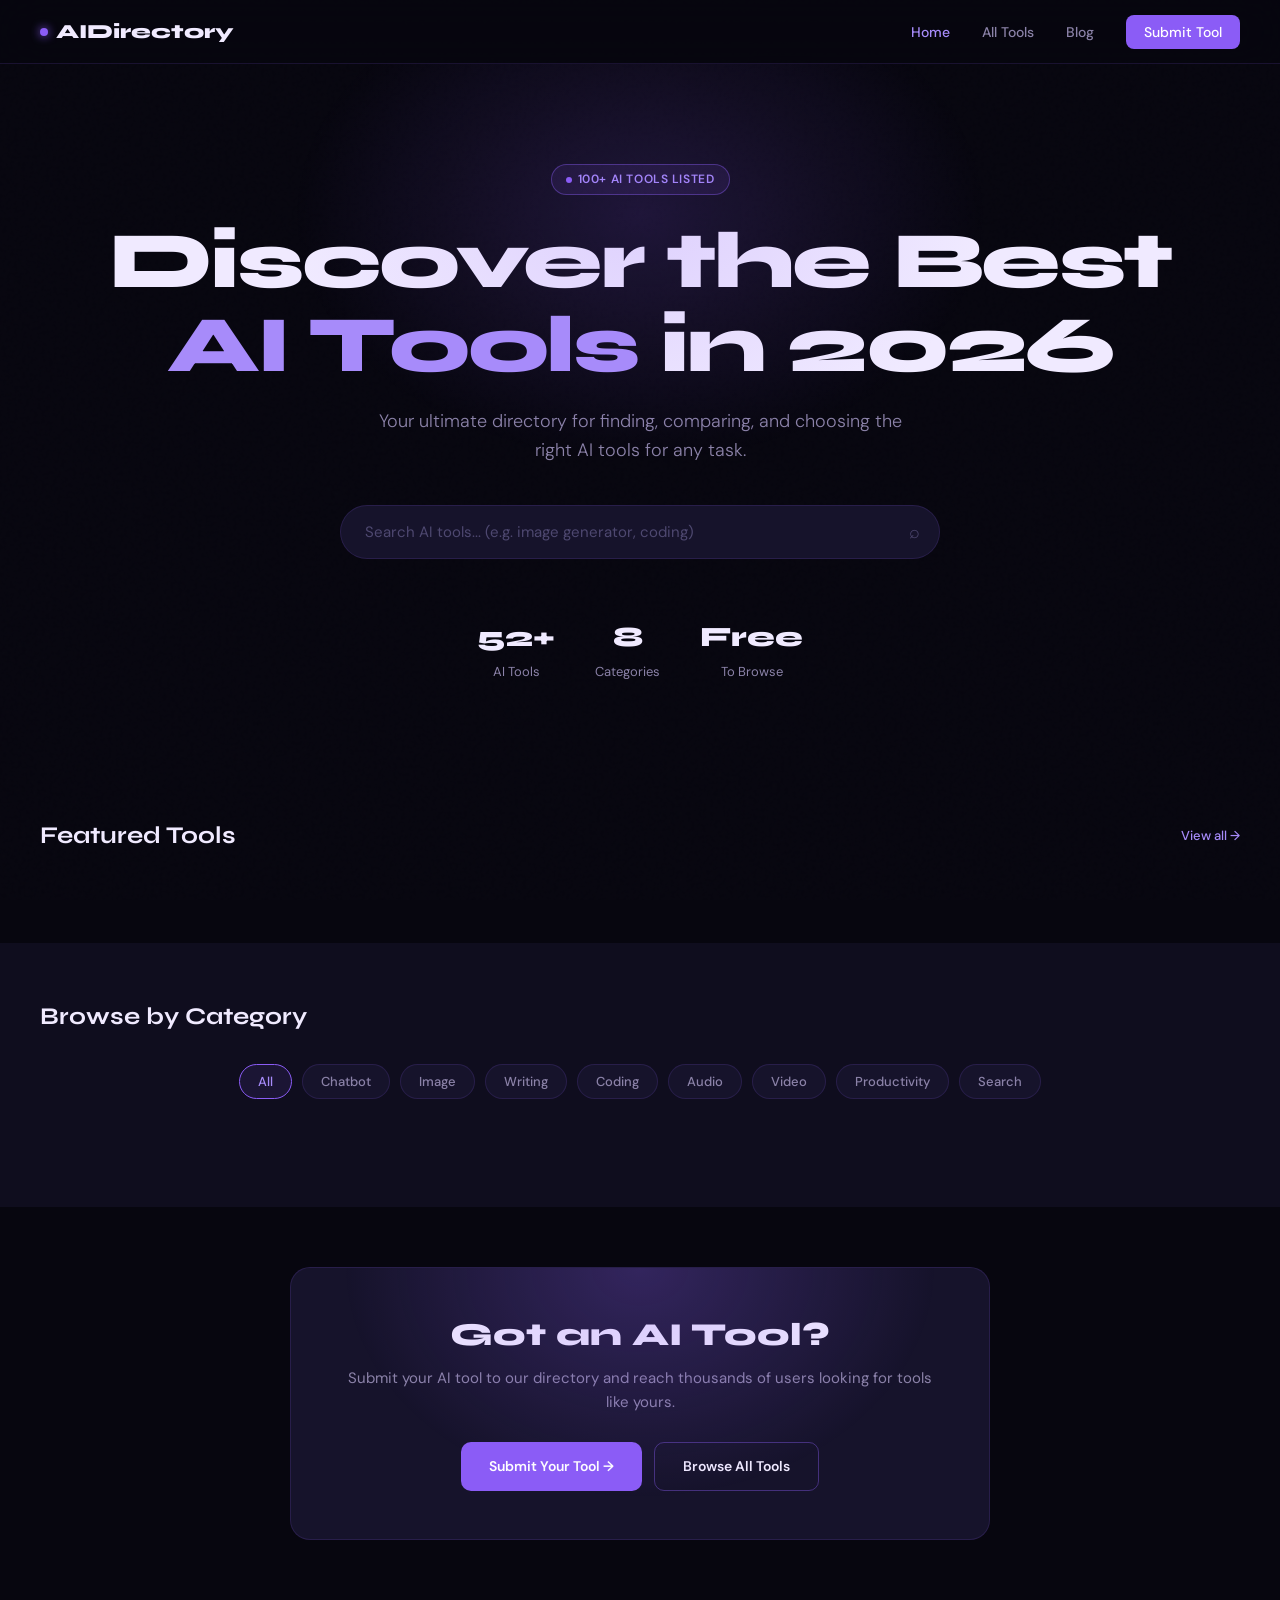
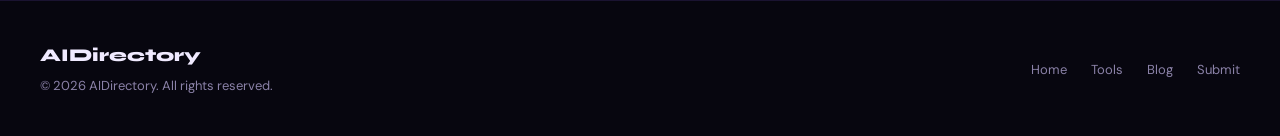
==== commit ce2c9509: "Update index.html" ====
--- a/index.html
+++ b/index.html
@@ -111,55 +111,54 @@
 
   <script src="app.js"></script>
   <script>
-    document.addEventListener('DOMContentLoaded', () => {
-      loadFeaturedTools();
-      loadAllTools('All');
-      setupCategoryFilter();
-      setupHeroSearch();
-    });
+    document.addEventListener('DOMContentLoaded', async () => {
+  // Wait for app.js to finish fetching the data
+  await loadTools(); 
+  
+  // Now that tools is not empty, run these
+  loadFeaturedTools();
+  loadAllTools('All');
+  setupCategoryFilter();
+  setupHeroSearch();
+});
+```[cite: 3]
 
-    function loadFeaturedTools() {
-      const grid = document.getElementById('featured-grid');
-      const featured = tools.filter(t => t.featured);
-      grid.innerHTML = featured.map((t, i) => createCard(t, i)).join('');
-    }
+### 2. Fix for `tools.html`
+Update the `<script>` at the bottom of your `tools.html` as well:
 
-    function loadAllTools(category) {
-      const grid = document.getElementById('all-grid');
-      const filtered = category === 'All' ? tools : tools.filter(t => t.category === category);
-      grid.innerHTML = filtered.length
-        ? filtered.map((t, i) => createCard(t, i)).join('')
-        : `<div class="no-results"><h3>No tools found</h3><p>Try a different category</p></div>`;
-    }
+```javascript
+document.addEventListener('DOMContentLoaded', async () => {
+  // Wait for the tools.json fetch to complete
+  await loadTools();
+  
+  // Initial render now that data exists
+  renderTools();
+  setupFilters();
+});
+```[cite: 6]
 
-    function setupCategoryFilter() {
-      document.querySelectorAll('.cat-btn').forEach(btn => {
-        btn.addEventListener('click', () => {
-          document.querySelectorAll('.cat-btn').forEach(b => b.classList.remove('active'));
-          btn.classList.add('active');
-          loadAllTools(btn.dataset.cat);
-        });
-      });
-    }
+### Why this was happening
+1.  **Race Condition:** Your `loadTools()` function in `app.js` starts a "fetch" request[cite: 1].
+2.  **Premature Rendering:** While that request is still traveling over the internet, your HTML script runs `loadAllTools('All')`[cite: 3].
+3.  **Empty Array:** Since the data hasn't arrived yet, the script sees an empty list and displays "No tools found"[cite: 6].
+4.  **Manual Fix:** When you click a button later, the data has finally arrived, so the filter works perfectly[cite: 3].
 
-    function setupHeroSearch() {
-      document.getElementById('hero-search').addEventListener('input', e => {
-        const q = e.target.value.toLowerCase();
-        const grid = document.getElementById('all-grid');
-        document.querySelectorAll('.cat-btn').forEach(b => b.classList.remove('active'));
-        document.querySelector('.cat-btn[data-cat="All"]').classList.add('active');
-        if (!q) { loadAllTools('All'); return; }
-        const filtered = tools.filter(t =>
-          t.name.toLowerCase().includes(q) ||
-          t.tagline.toLowerCase().includes(q) ||
-          t.tags.some(tag => tag.includes(q)) ||
-          t.category.toLowerCase().includes(q)
-        );
-        grid.innerHTML = filtered.length
-          ? filtered.map((t, i) => createCard(t, i)).join('')
-          : `<div class="no-results"><h3>No results for "${e.target.value}"</h3><p>Try a different search term</p></div>`;
-      });
-    }
+### One Final check in `app.js`
+Ensure your `loadTools` function actually returns the data so the `await` command works correctly:
+
+```javascript
+async function loadTools() {
+  try {
+    const res = await fetch('tools.json');
+    tools = await res.json();
+    return tools; // Make sure this line exists!
+  } catch (e) {
+    console.error('Error:', e);
+  }
+}
+```[cite: 1]
+
+Apply these changes and your "All" category will show your 50+ tools the moment the page opens.
   </script>
 </body>
 </html>
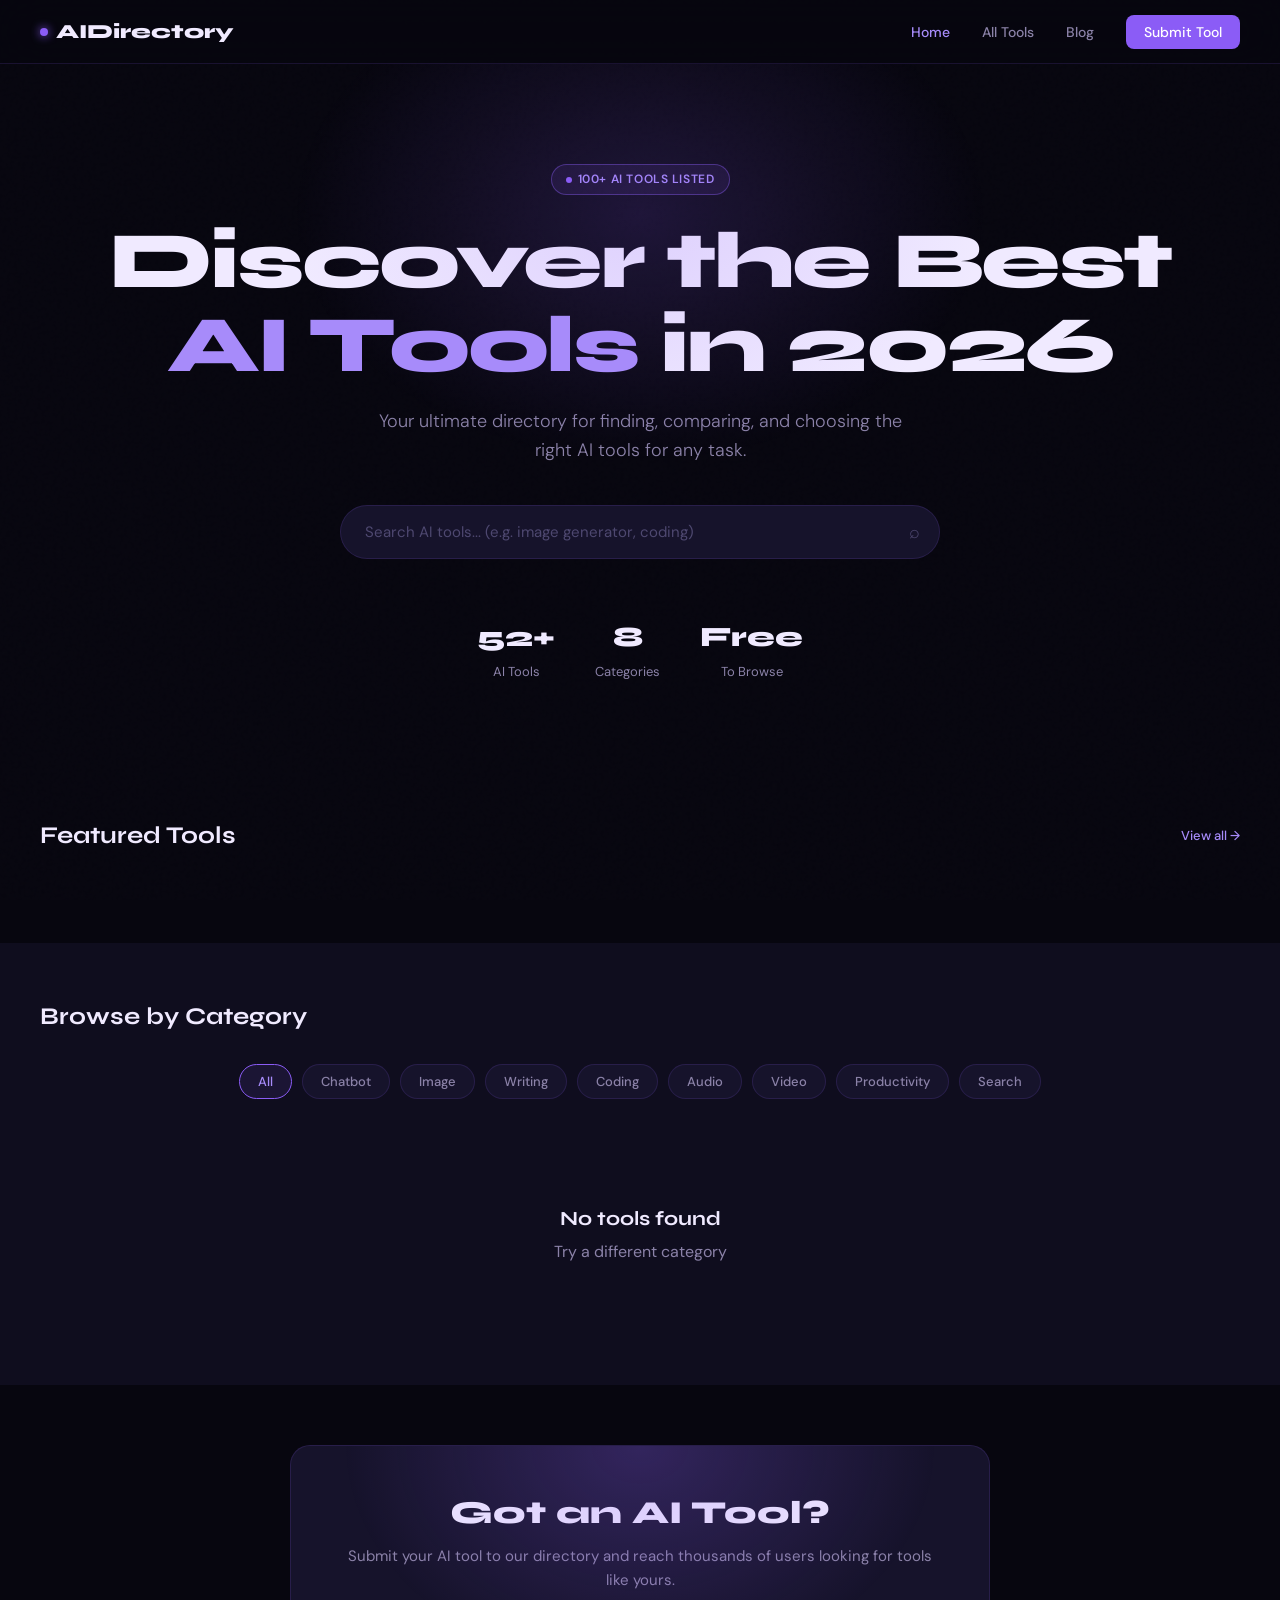
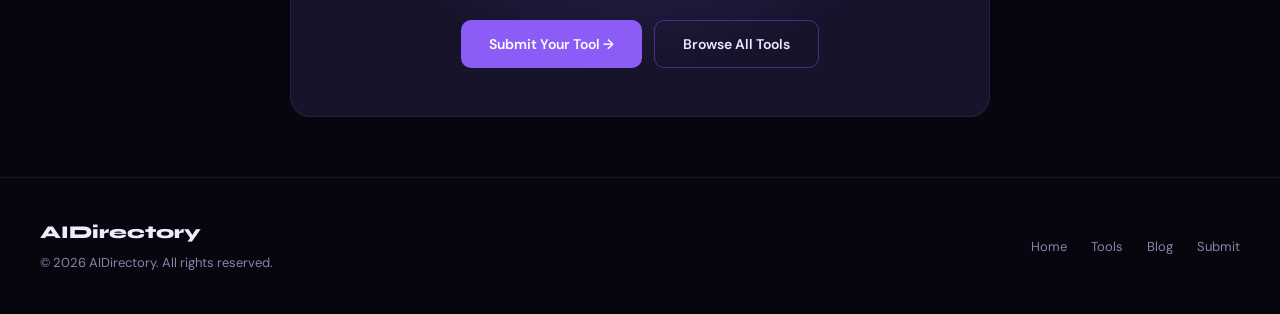
==== commit 7615a63d: "Update index.html" ====
--- a/index.html
+++ b/index.html
@@ -111,54 +111,55 @@
 
   <script src="app.js"></script>
   <script>
-    document.addEventListener('DOMContentLoaded', async () => {
-  // Wait for app.js to finish fetching the data
-  await loadTools(); 
-  
-  // Now that tools is not empty, run these
-  loadFeaturedTools();
-  loadAllTools('All');
-  setupCategoryFilter();
-  setupHeroSearch();
-});
-```[cite: 3]
+    document.addEventListener('DOMContentLoaded', () => {
+      loadFeaturedTools();
+      loadAllTools('All');
+      setupCategoryFilter();
+      setupHeroSearch();
+    });
 
-### 2. Fix for `tools.html`
-Update the `<script>` at the bottom of your `tools.html` as well:
+    function loadFeaturedTools() {
+      const grid = document.getElementById('featured-grid');
+      const featured = tools.filter(t => t.featured);
+      grid.innerHTML = featured.map((t, i) => createCard(t, i)).join('');
+    }
 
-```javascript
-document.addEventListener('DOMContentLoaded', async () => {
-  // Wait for the tools.json fetch to complete
-  await loadTools();
-  
-  // Initial render now that data exists
-  renderTools();
-  setupFilters();
-});
-```[cite: 6]
+    function loadAllTools(category) {
+      const grid = document.getElementById('all-grid');
+      const filtered = category === 'All' ? tools : tools.filter(t => t.category === category);
+      grid.innerHTML = filtered.length
+        ? filtered.map((t, i) => createCard(t, i)).join('')
+        : `<div class="no-results"><h3>No tools found</h3><p>Try a different category</p></div>`;
+    }
 
-### Why this was happening
-1.  **Race Condition:** Your `loadTools()` function in `app.js` starts a "fetch" request[cite: 1].
-2.  **Premature Rendering:** While that request is still traveling over the internet, your HTML script runs `loadAllTools('All')`[cite: 3].
-3.  **Empty Array:** Since the data hasn't arrived yet, the script sees an empty list and displays "No tools found"[cite: 6].
-4.  **Manual Fix:** When you click a button later, the data has finally arrived, so the filter works perfectly[cite: 3].
+    function setupCategoryFilter() {
+      document.querySelectorAll('.cat-btn').forEach(btn => {
+        btn.addEventListener('click', () => {
+          document.querySelectorAll('.cat-btn').forEach(b => b.classList.remove('active'));
+          btn.classList.add('active');
+          loadAllTools(btn.dataset.cat);
+        });
+      });
+    }
 
-### One Final check in `app.js`
-Ensure your `loadTools` function actually returns the data so the `await` command works correctly:
-
-```javascript
-async function loadTools() {
-  try {
-    const res = await fetch('tools.json');
-    tools = await res.json();
-    return tools; // Make sure this line exists!
-  } catch (e) {
-    console.error('Error:', e);
-  }
-}
-```[cite: 1]
-
-Apply these changes and your "All" category will show your 50+ tools the moment the page opens.
+    function setupHeroSearch() {
+      document.getElementById('hero-search').addEventListener('input', e => {
+        const q = e.target.value.toLowerCase();
+        const grid = document.getElementById('all-grid');
+        document.querySelectorAll('.cat-btn').forEach(b => b.classList.remove('active'));
+        document.querySelector('.cat-btn[data-cat="All"]').classList.add('active');
+        if (!q) { loadAllTools('All'); return; }
+        const filtered = tools.filter(t =>
+          t.name.toLowerCase().includes(q) ||
+          t.tagline.toLowerCase().includes(q) ||
+          t.tags.some(tag => tag.includes(q)) ||
+          t.category.toLowerCase().includes(q)
+        );
+        grid.innerHTML = filtered.length
+          ? filtered.map((t, i) => createCard(t, i)).join('')
+          : `<div class="no-results"><h3>No results for "${e.target.value}"</h3><p>Try a different search term</p></div>`;
+      });
+    }
   </script>
 </body>
 </html>
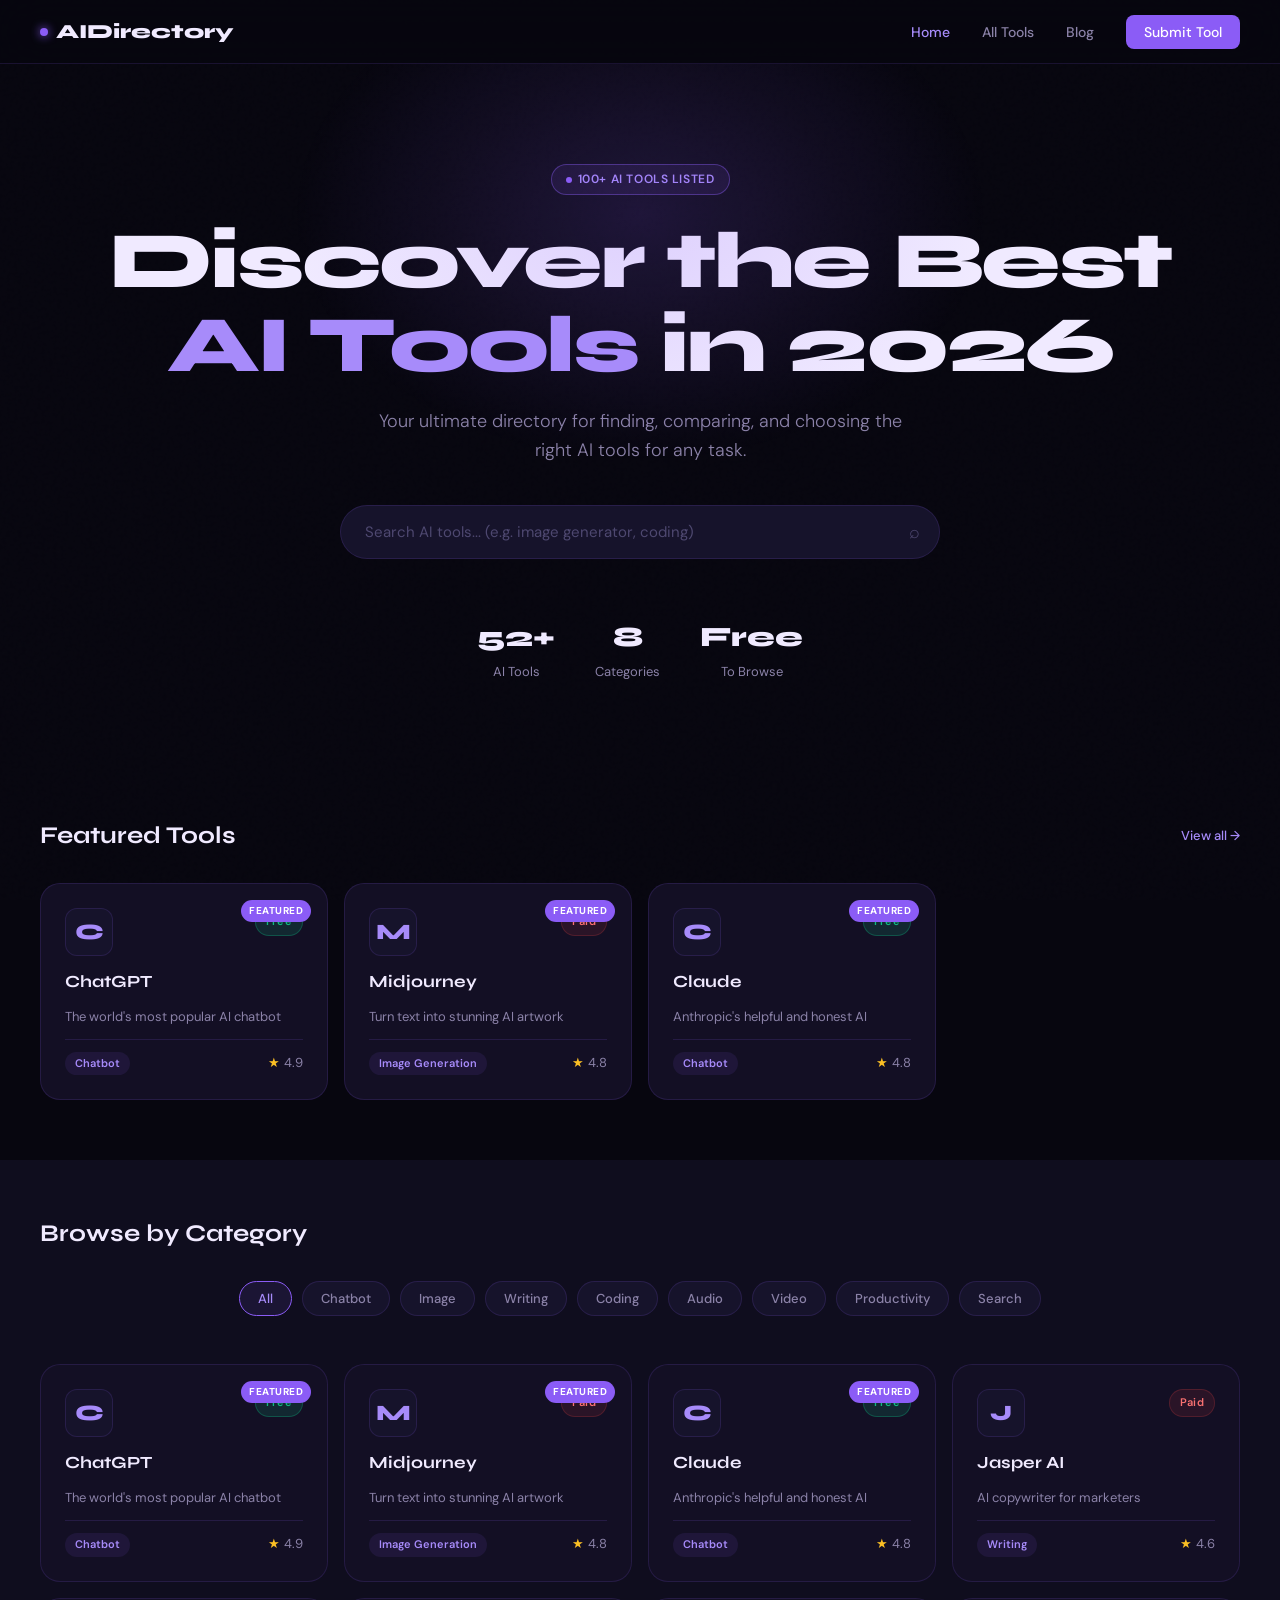
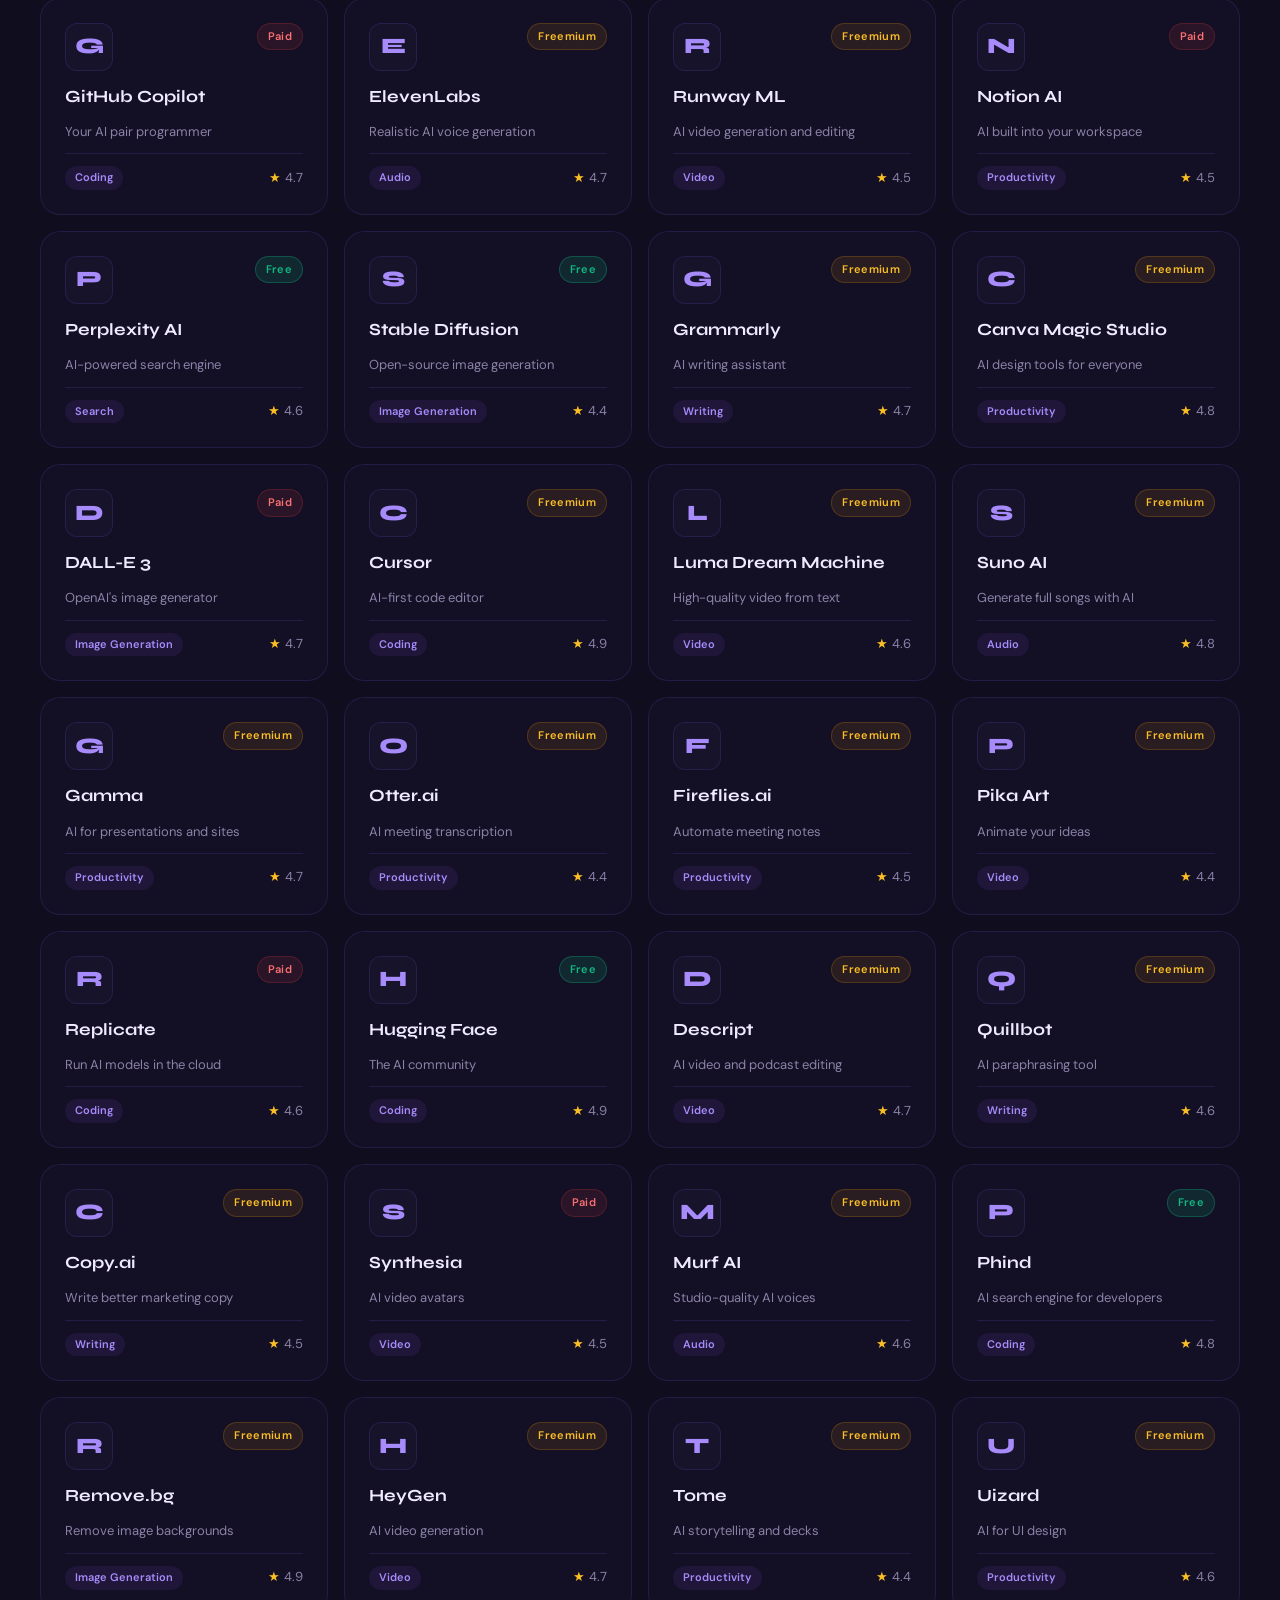
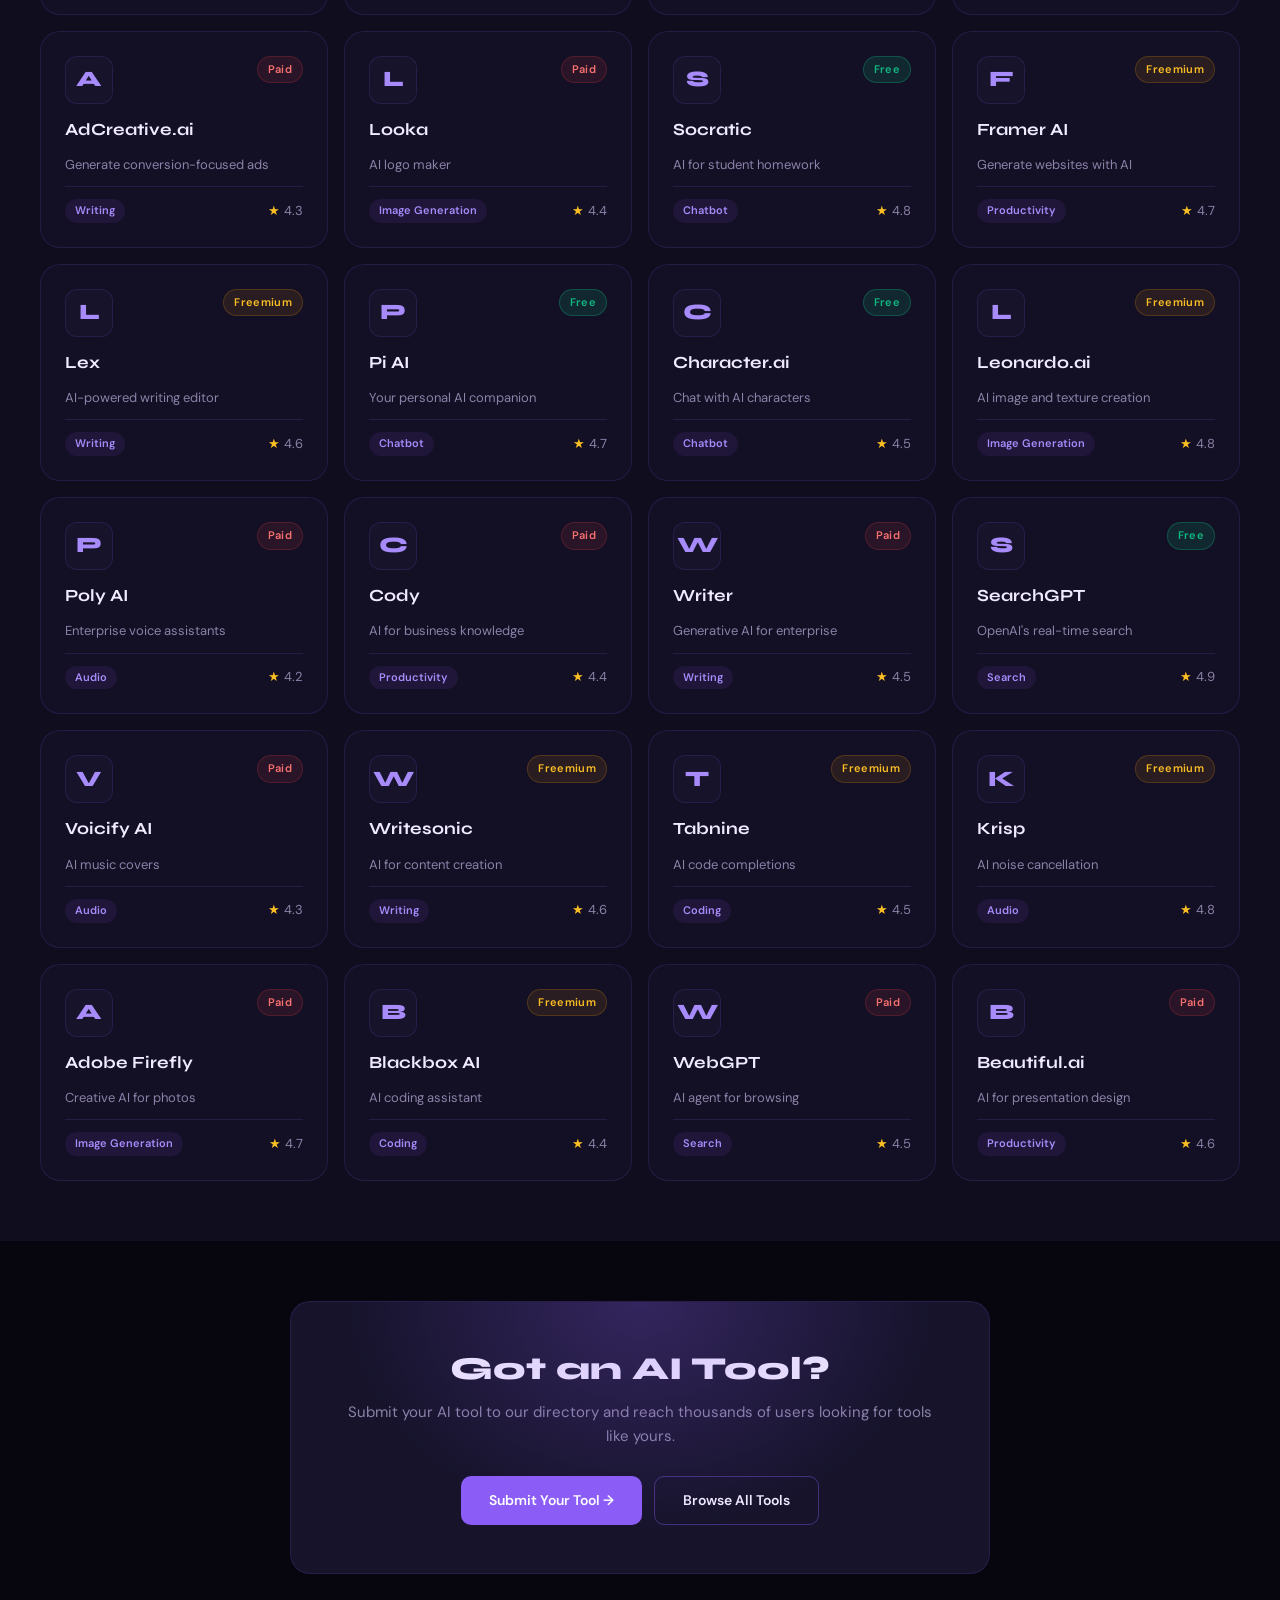
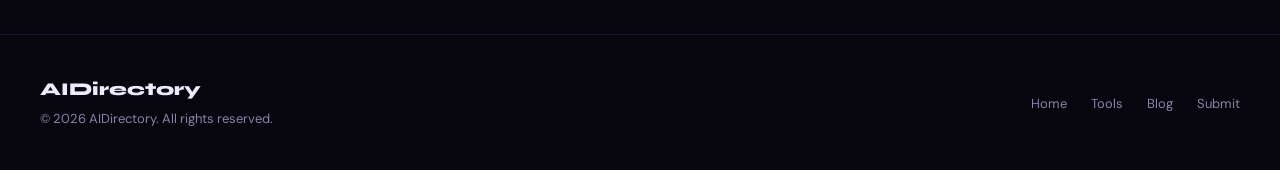
==== commit 83c17d4e: "Update index.html" ====
--- a/index.html
+++ b/index.html
@@ -111,7 +111,12 @@
 
   <script src="app.js"></script>
   <script>
-    document.addEventListener('DOMContentLoaded', () => {
+    // Using async/await to prevent the "No tools found" race condition
+    document.addEventListener('DOMContentLoaded', async () => {
+      // 1. Wait for the data to actually load from tools.json
+      await loadTools(); 
+      
+      // 2. Now that 'tools' array is ready, render the page[cite: 3]
       loadFeaturedTools();
       loadAllTools('All');
       setupCategoryFilter();
@@ -120,6 +125,7 @@
 
     function loadFeaturedTools() {
       const grid = document.getElementById('featured-grid');
+      // Filters for tools marked as featured in tools.json[cite: 3, 7]
       const featured = tools.filter(t => t.featured);
       grid.innerHTML = featured.map((t, i) => createCard(t, i)).join('');
     }
@@ -146,15 +152,23 @@
       document.getElementById('hero-search').addEventListener('input', e => {
         const q = e.target.value.toLowerCase();
         const grid = document.getElementById('all-grid');
+        
+        // Reset category buttons when searching[cite: 3]
         document.querySelectorAll('.cat-btn').forEach(b => b.classList.remove('active'));
         document.querySelector('.cat-btn[data-cat="All"]').classList.add('active');
-        if (!q) { loadAllTools('All'); return; }
+        
+        if (!q) { 
+          loadAllTools('All'); 
+          return; 
+        }
+        
         const filtered = tools.filter(t =>
           t.name.toLowerCase().includes(q) ||
           t.tagline.toLowerCase().includes(q) ||
           t.tags.some(tag => tag.includes(q)) ||
           t.category.toLowerCase().includes(q)
         );
+        
         grid.innerHTML = filtered.length
           ? filtered.map((t, i) => createCard(t, i)).join('')
           : `<div class="no-results"><h3>No results for "${e.target.value}"</h3><p>Try a different search term</p></div>`;
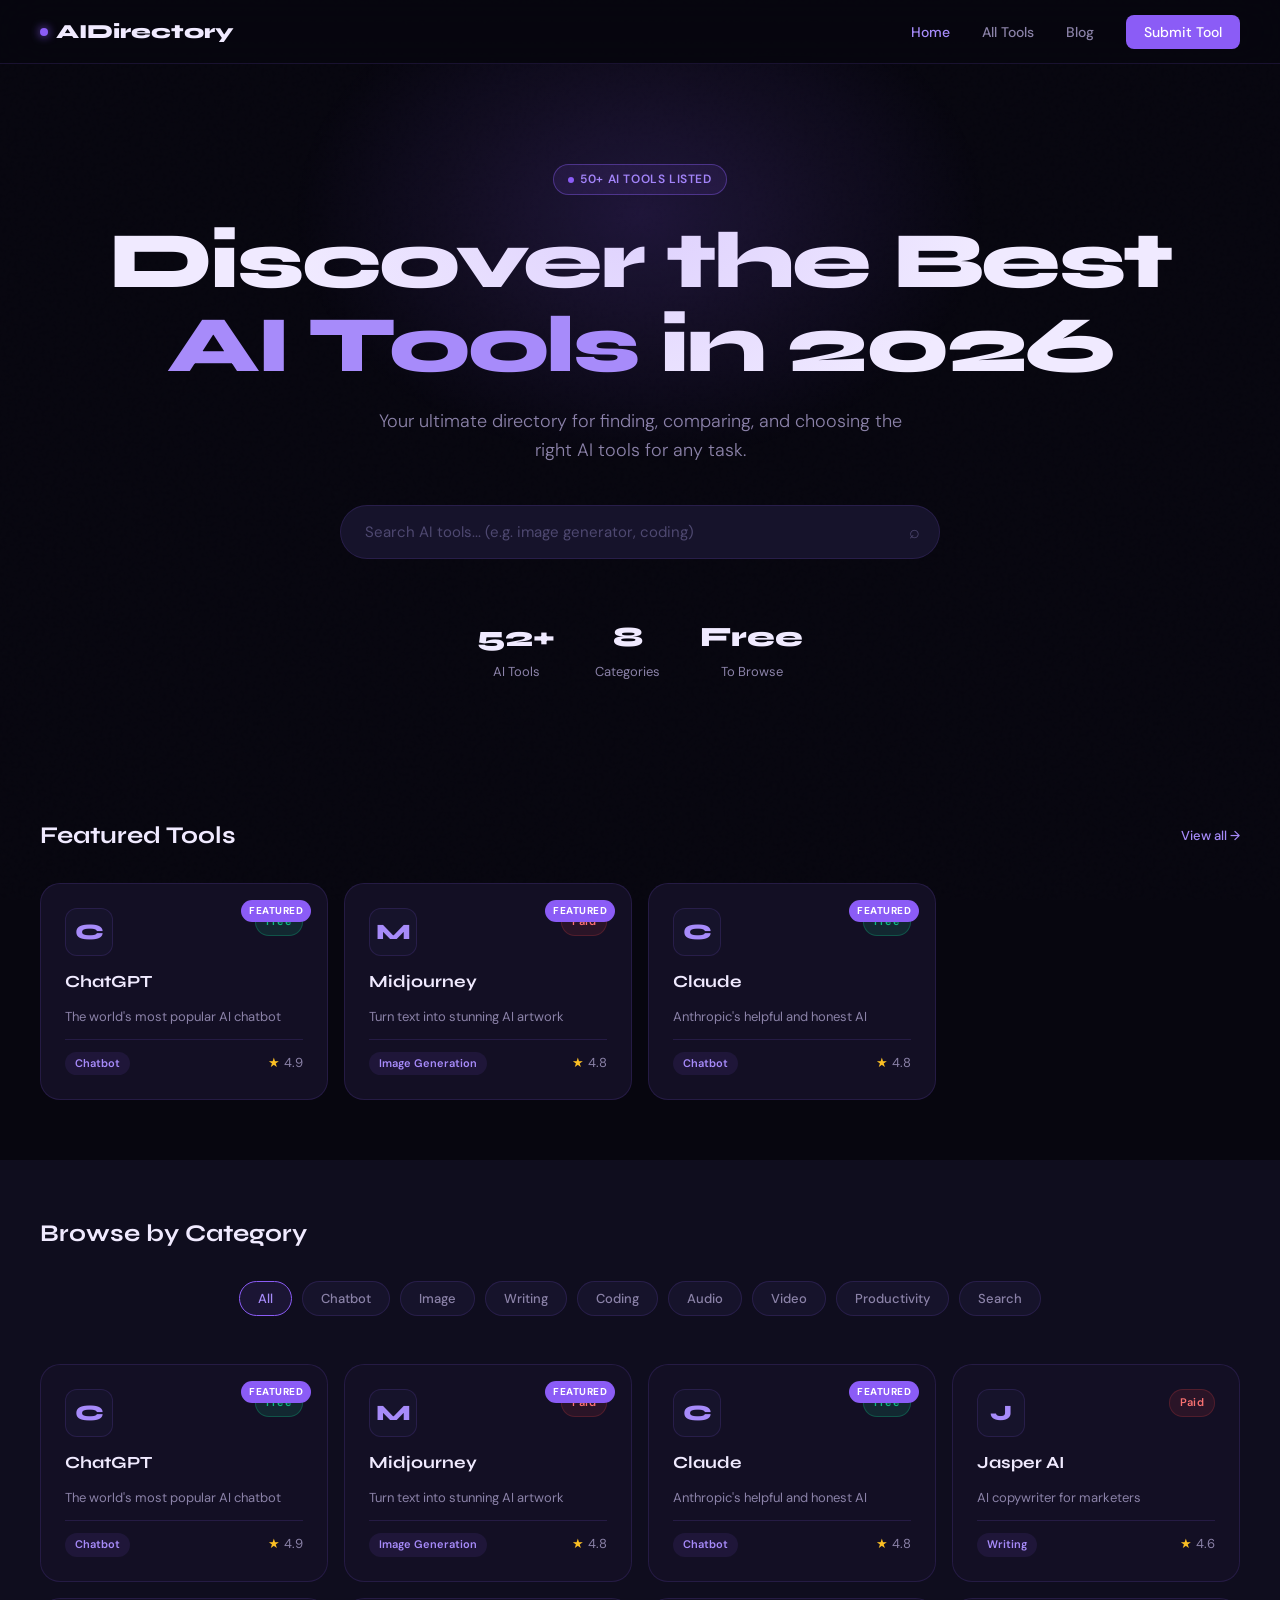
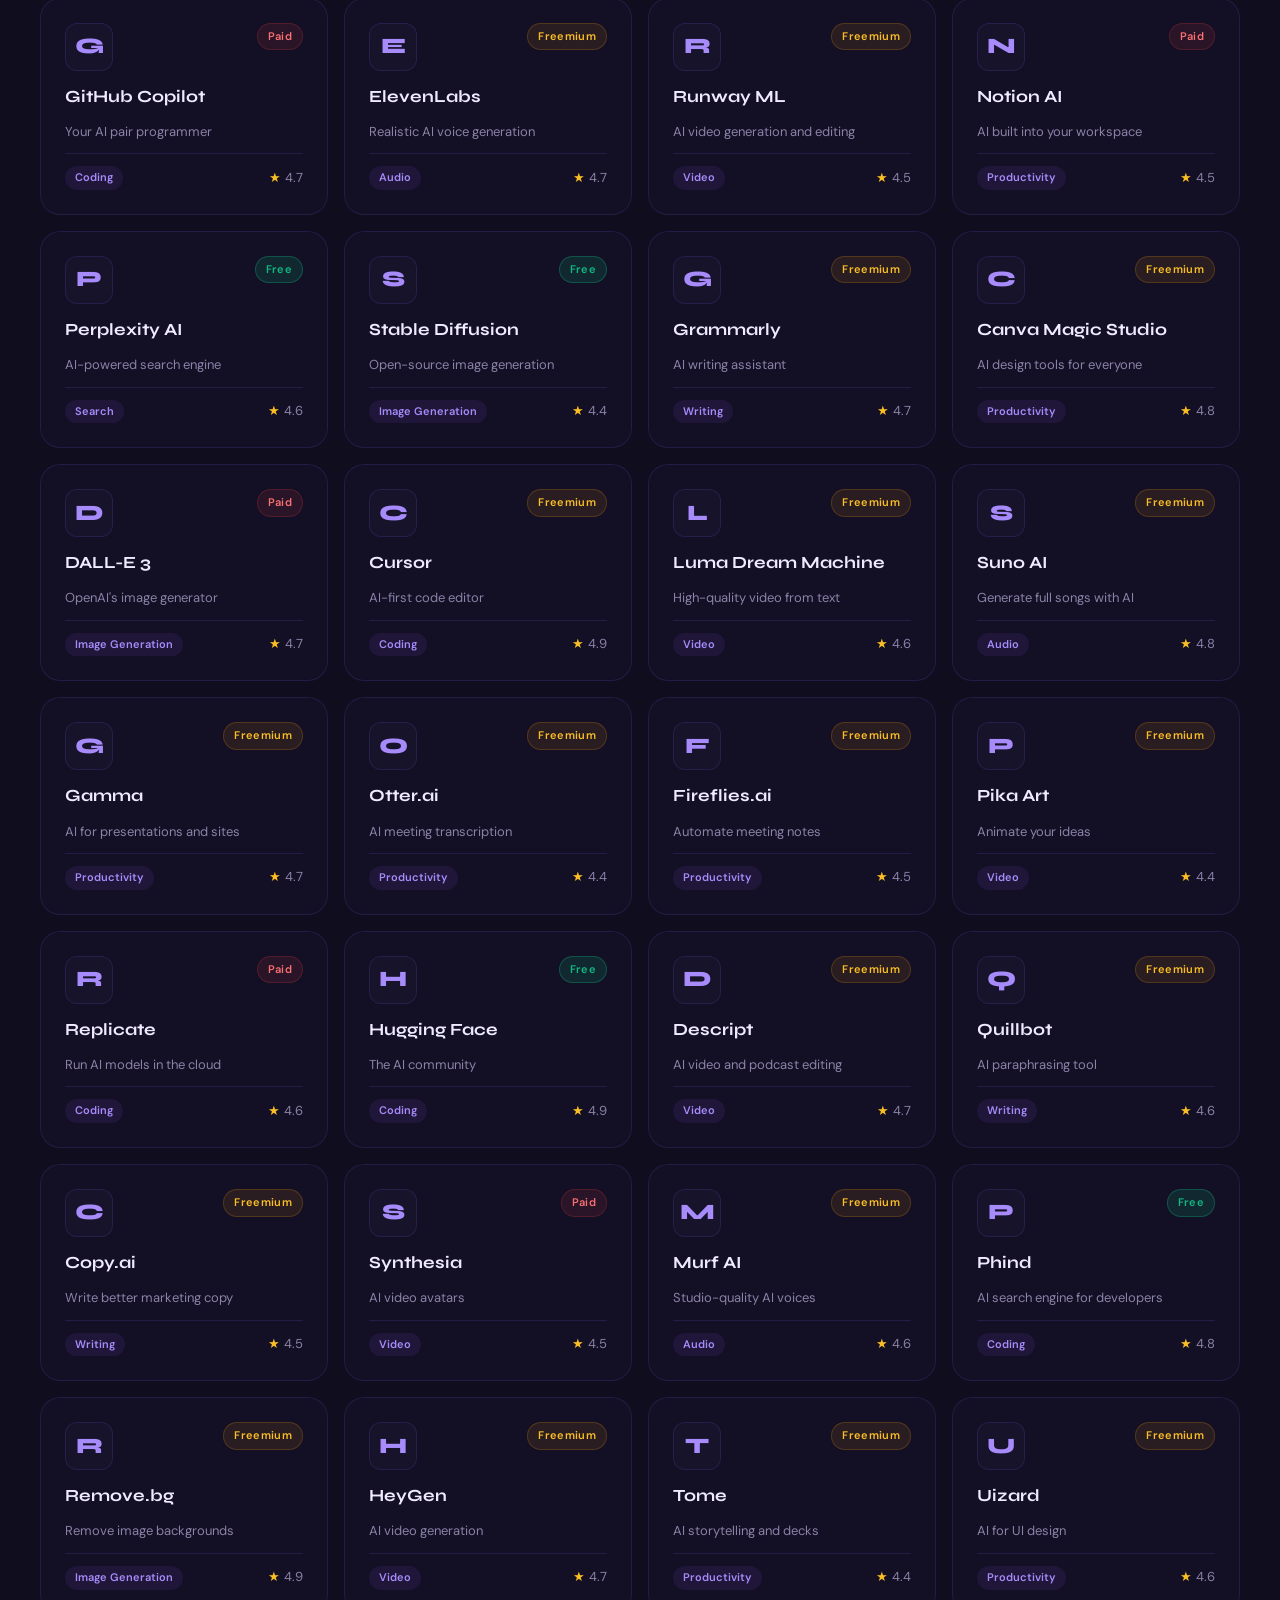
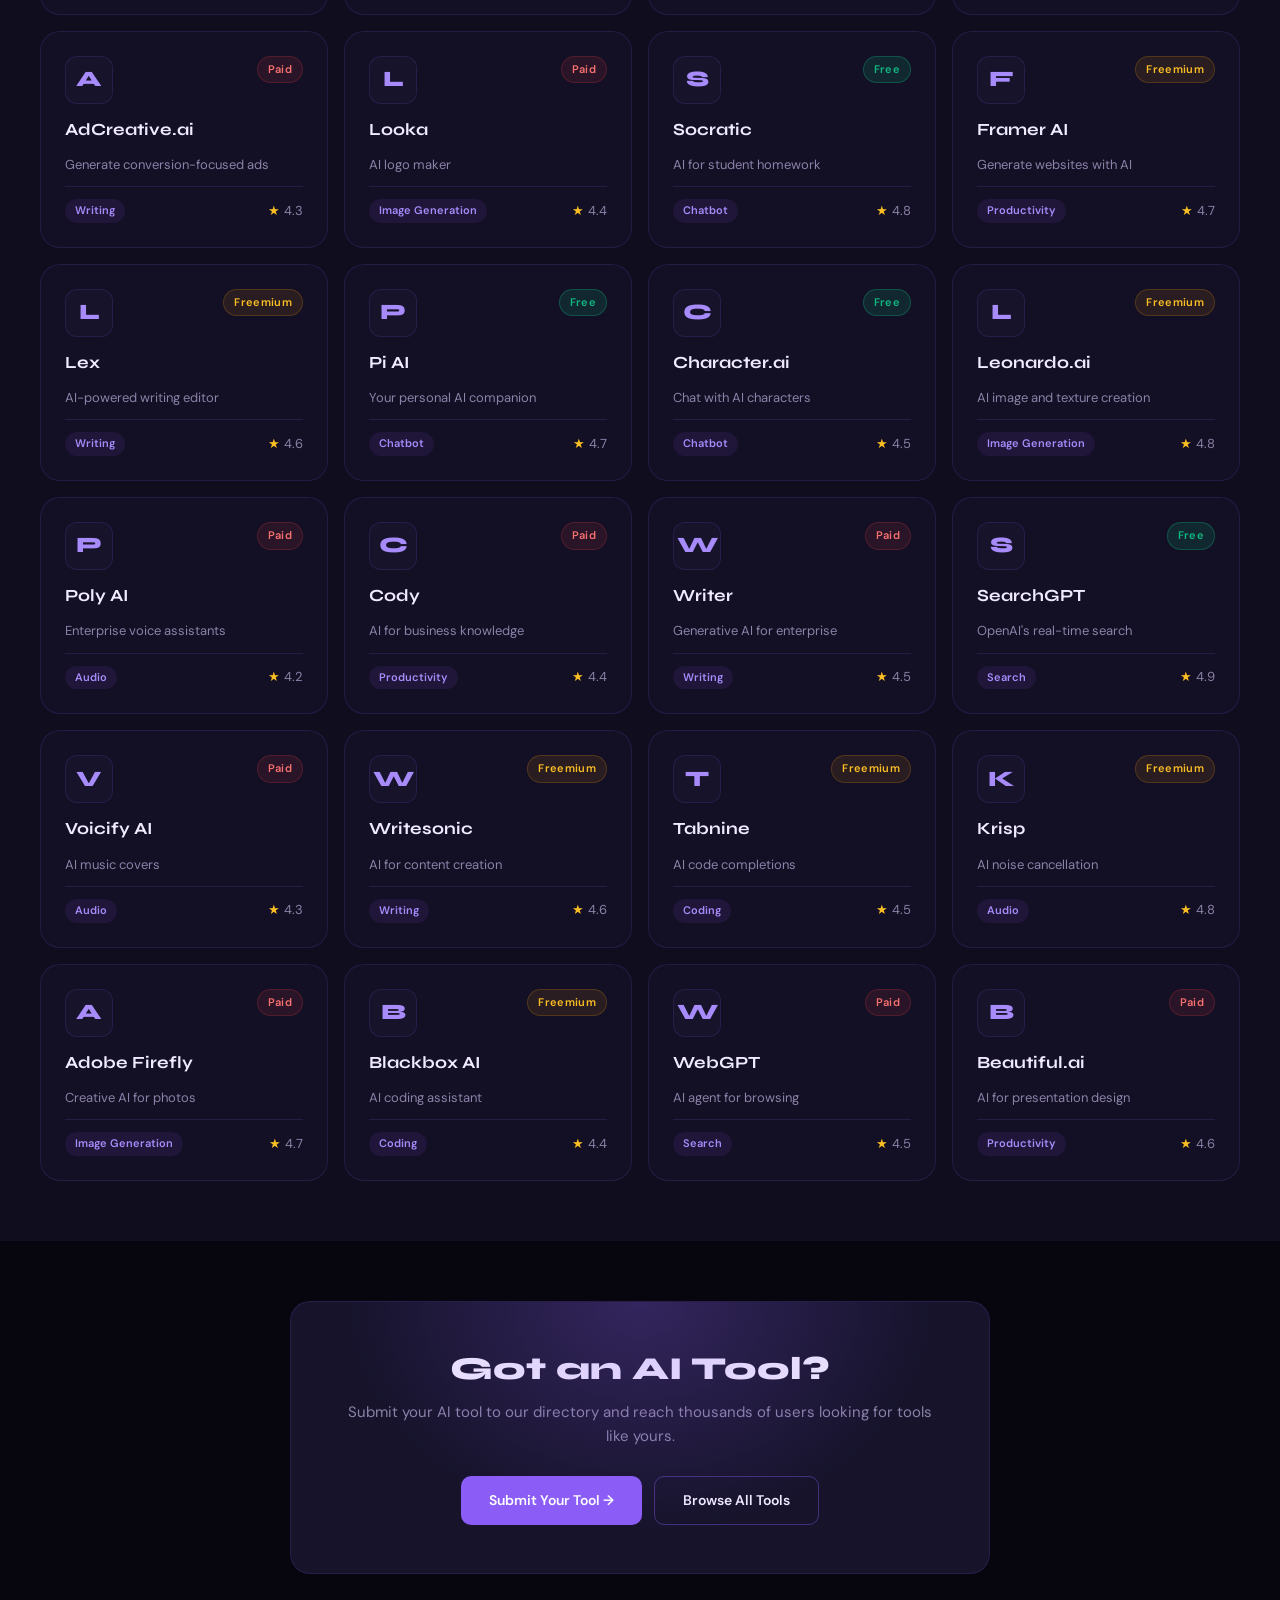
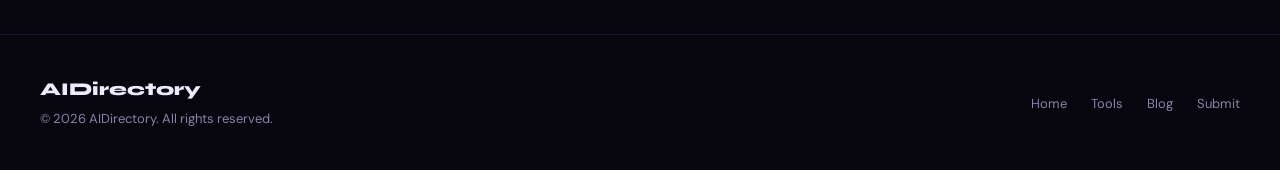
==== commit 5ec573e9: "Update index.html" ====
--- a/index.html
+++ b/index.html
@@ -28,7 +28,7 @@
     <div class="hero-glow"></div>
     <div class="hero-tag">
       <div class="pulse"></div>
-      100+ AI Tools Listed
+      50+ AI Tools Listed
     </div>
     <h1>Discover the Best<br><span>AI Tools</span> in 2026</h1>
     <p>Your ultimate directory for finding, comparing, and choosing the right AI tools for any task.</p>
@@ -38,7 +38,7 @@
     </div>
     <div class="stats-row">
       <div class="stat">
-        <div class="stat-num" id="total-count">12</div>
+        <div class="stat-num" id="total-count">0</div>
         <div class="stat-label">AI Tools</div>
       </div>
       <div class="stat">
